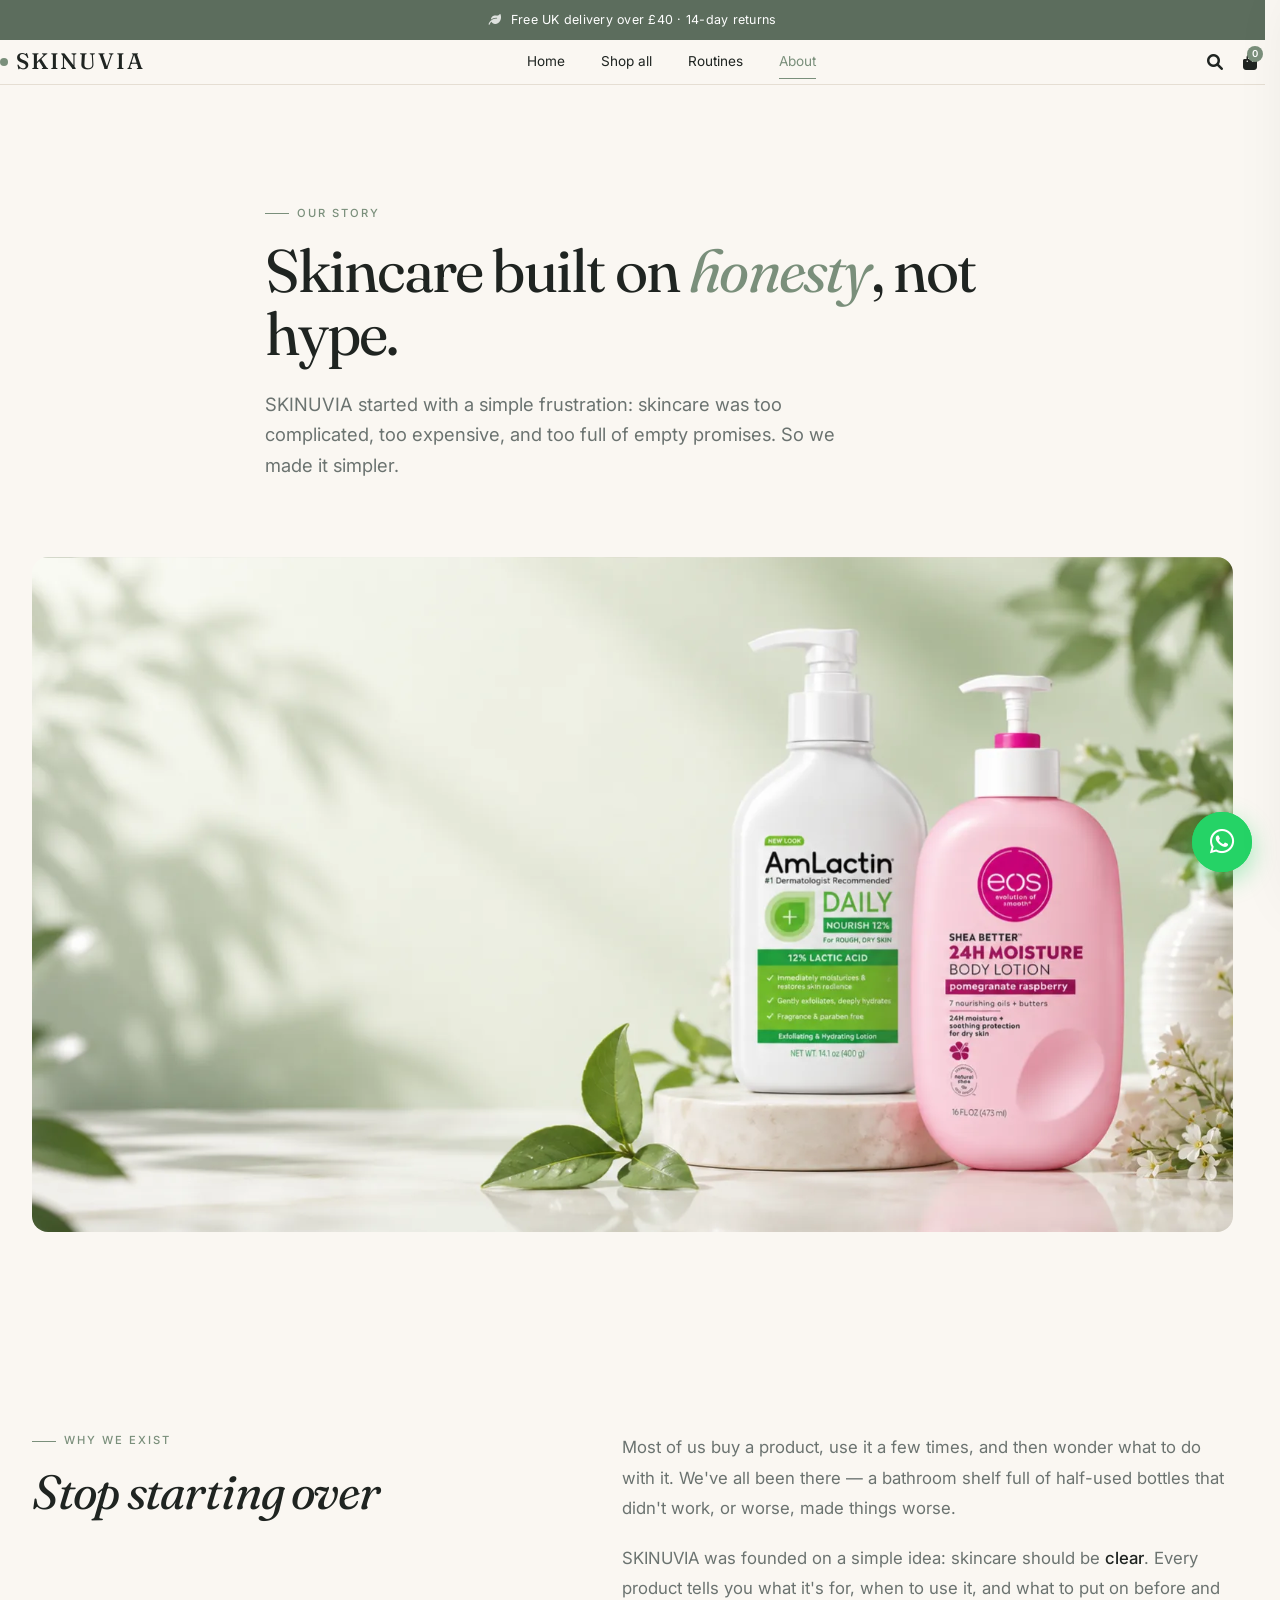
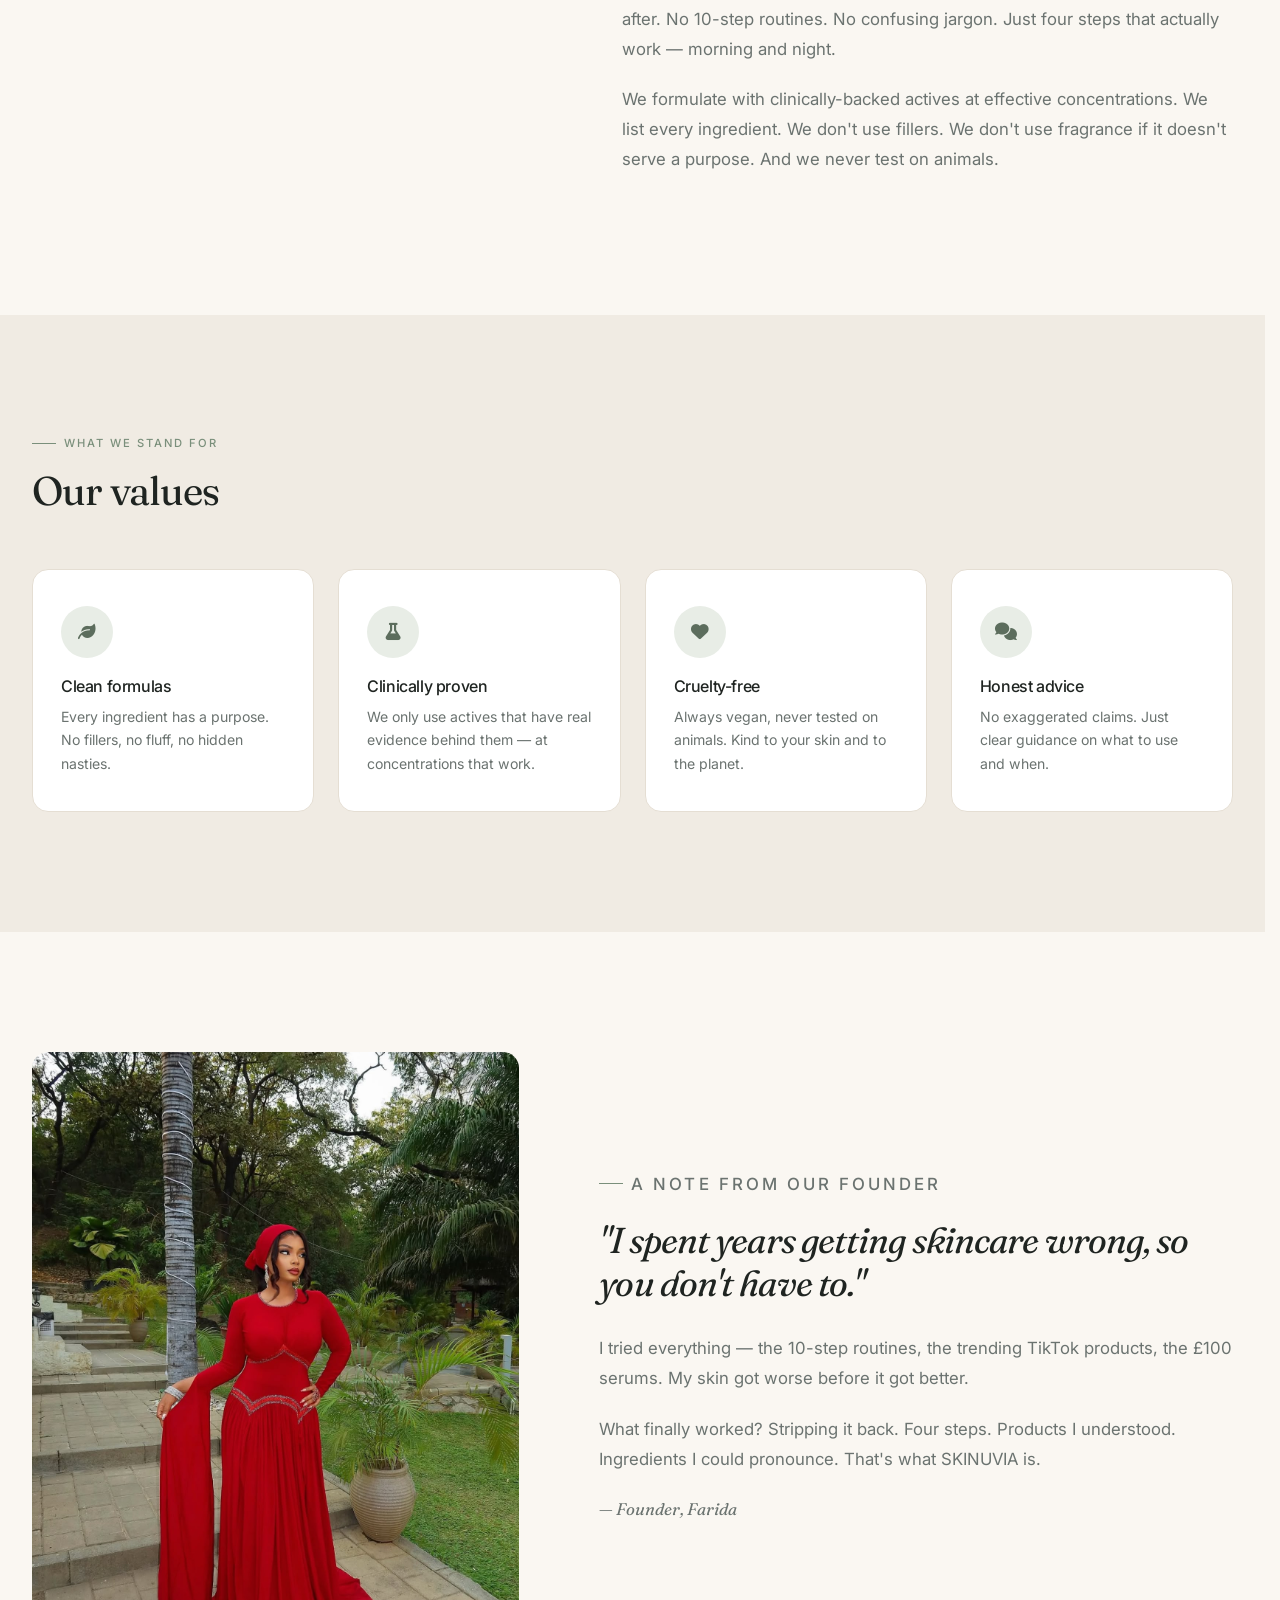
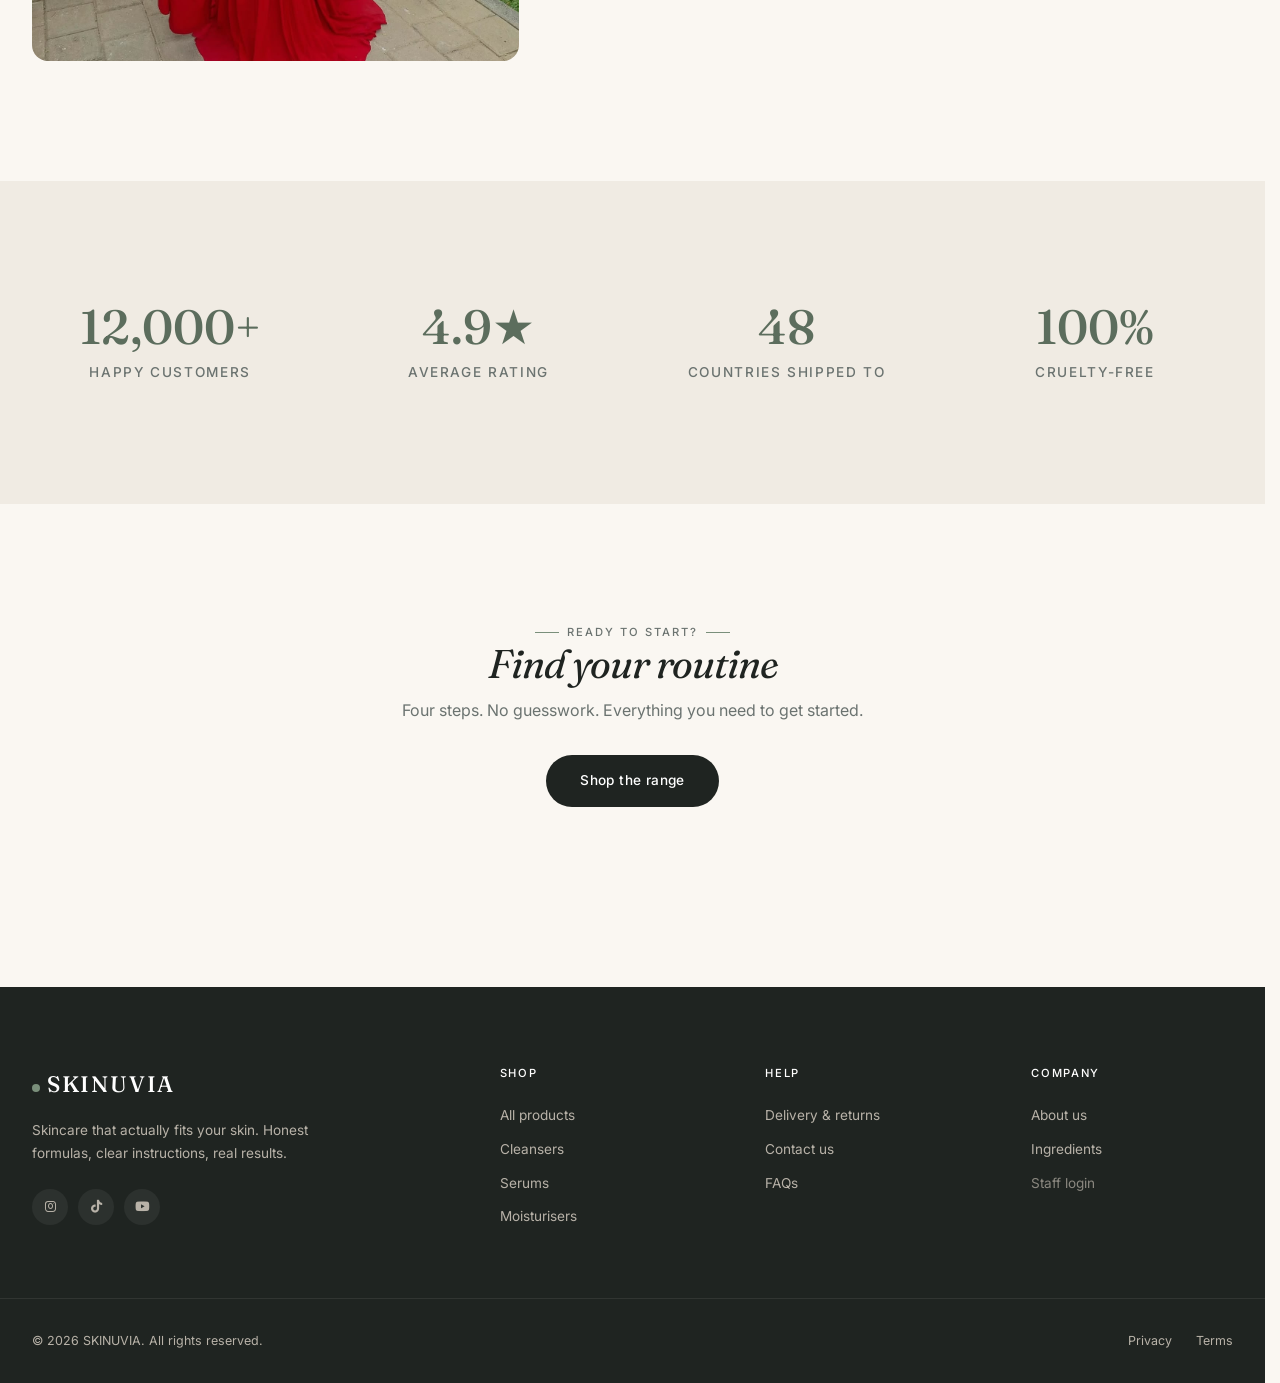
==== about.html @ 8effa437 "2" ====
<!DOCTYPE html>
<html lang="en">
<head>
    <meta charset="UTF-8" />
    <meta name="viewport" content="width=device-width, initial-scale=1.0" />
    <title>About — SKINUVIA</title>

    <link rel="preconnect" href="https://fonts.googleapis.com" />
    <link rel="preconnect" href="https://fonts.gstatic.com" crossorigin />
    <link href="https://fonts.googleapis.com/css2?family=Fraunces:ital,opsz,wght@0,9..144,300;0,9..144,400;0,9..144,500;0,9..144,600;1,9..144,400&family=Inter:wght@300;400;500;600&display=swap" rel="stylesheet" />
    <link rel="stylesheet" href="https://cdnjs.cloudflare.com/ajax/libs/font-awesome/6.0.0-beta3/css/all.min.css" />
    <link rel="stylesheet" href="css/skinuvia.css" />
</head>
<body>

<!-- ANNOUNCEMENT -->
<div class="announcement-bar">
    <i class="fas fa-leaf"></i> Free UK delivery over £40 · 14-day returns
</div>

<!-- HEADER -->
<header class="site-header">
    <div class="container header-inner">
        <a href="index.html" class="logo">
            <span class="logo-dot"></span> SKINUVIA
        </a>
        <nav class="main-nav">
            <a href="index.html">Home</a>
            <a href="shop.html">Shop all</a>
            <a href="routine.html">Routines</a>
            <a href="about.html" class="active">About</a>
        </nav>
        <div class="header-actions">
            <button class="icon-btn" onclick="showToast('Search coming soon')" title="Search">
                <i class="fas fa-search"></i>
            </button>
            <button class="icon-btn" onclick="openCart()" title="Cart">
                <i class="fas fa-shopping-bag"></i>
                <span class="cart-count" id="cartCount">0</span>
            </button>
        </div>
    </div>
</header>

<main>

    <!-- ABOUT HERO -->
    <section class="about-hero">
        <div class="container about-hero-content">
            <p class="eyebrow">Our story</p>
            <h1>Skincare built on <em>honesty</em>, not hype.</h1>
            <p class="about-hero-sub">SKINUVIA started with a simple frustration: skincare was too complicated, too expensive, and too full of empty promises. So we made it simpler.</p>
        </div>
    </section>

    <!-- IMAGE BANNER -->
    <section class="about-image-banner">
        <div class="container">
            <div class="about-banner-img" style="background-image: url('images/home2.webp');"></div>
        </div>
    </section>

    <!-- STORY -->
    <section class="section">
        <div class="container about-story-grid">
            <div class="about-story-left">
                <p class="eyebrow">Why we exist</p>
                <h2>Stop starting over</h2>
            </div>
            <div class="about-story-right">
                <p>Most of us buy a product, use it a few times, and then wonder what to do with it. We've all been there — a bathroom shelf full of half-used bottles that didn't work, or worse, made things worse.</p>
                <p>SKINUVIA was founded on a simple idea: skincare should be <strong>clear</strong>. Every product tells you what it's for, when to use it, and what to put on before and after. No 10-step routines. No confusing jargon. Just four steps that actually work — morning and night.</p>
                <p>We formulate with clinically-backed actives at effective concentrations. We list every ingredient. We don't use fillers. We don't use fragrance if it doesn't serve a purpose. And we never test on animals.</p>
            </div>
        </div>
    </section>

    <!-- VALUES -->
    <section class="section section-alt">
        <div class="container">
            <div class="section-header-row">
                <div>
                    <p class="eyebrow">What we stand for</p>
                    <h2>Our values</h2>
                </div>
            </div>
            <div class="values-grid">
                <div class="value-card">
                    <div class="value-icon"><i class="fas fa-leaf"></i></div>
                    <h3>Clean formulas</h3>
                    <p>Every ingredient has a purpose. No fillers, no fluff, no hidden nasties.</p>
                </div>
                <div class="value-card">
                    <div class="value-icon"><i class="fas fa-flask"></i></div>
                    <h3>Clinically proven</h3>
                    <p>We only use actives that have real evidence behind them — at concentrations that work.</p>
                </div>
                <div class="value-card">
                    <div class="value-icon"><i class="fas fa-heart"></i></div>
                    <h3>Cruelty-free</h3>
                    <p>Always vegan, never tested on animals. Kind to your skin and to the planet.</p>
                </div>
                <div class="value-card">
                    <div class="value-icon"><i class="fas fa-comments"></i></div>
                    <h3>Honest advice</h3>
                    <p>No exaggerated claims. Just clear guidance on what to use and when.</p>
                </div>
            </div>
        </div>
    </section>

    <!-- FOUNDER -->
    <section class="section founder-section">
        <div class="container founder-grid">
            <div class="founder-image">
                <div class="founder-img-inner" style="background-image: url('images/fnd.jpeg');"></div>
            </div>
            <div class="founder-content">
                <p class="eyebrow">A note from our founder</p>
                <h2>"I spent years getting skincare wrong, so you don't have to."</h2>
                <p>I tried everything — the 10-step routines, the trending TikTok products, the £100 serums. My skin got worse before it got better.</p>
                <p>What finally worked? Stripping it back. Four steps. Products I understood. Ingredients I could pronounce. That's what SKINUVIA is.</p>
                <p class="founder-signature">— Founder, Farida</p>
            </div>
        </div>
    </section>

    <!-- STATS -->
    <section class="section section-alt">
        <div class="container">
            <div class="about-stats-grid">
                <div class="about-stat">
                    <div class="about-stat-number">12,000+</div>
                    <div class="about-stat-label">Happy customers</div>
                </div>
                <div class="about-stat">
                    <div class="about-stat-number">4.9★</div>
                    <div class="about-stat-label">Average rating</div>
                </div>
                <div class="about-stat">
                    <div class="about-stat-number">48</div>
                    <div class="about-stat-label">Countries shipped to</div>
                </div>
                <div class="about-stat">
                    <div class="about-stat-number">100%</div>
                    <div class="about-stat-label">Cruelty-free</div>
                </div>
            </div>
        </div>
    </section>

    <!-- CTA -->
    <section class="about-cta">
        <div class="container section-centered">
            <p class="eyebrow" style="justify-content: center;">Ready to start?</p>
            <h2>Find your routine</h2>
            <p>Four steps. No guesswork. Everything you need to get started.</p>
            <a href="shop.html" class="btn-primary" style="margin-top: 32px;">Shop the range</a>
        </div>
    </section>

</main>

<!-- CART SIDEBAR -->
<div class="cart-sidebar" id="cartSidebar">
    <div class="cart-header">
        <h3>Your Bag</h3>
        <button onclick="closeCart()"><i class="fas fa-times"></i></button>
    </div>
    <div class="cart-items" id="cartItems">
        <p class="cart-empty">Your bag is empty.</p>
    </div>
    <div class="cart-footer">
        <div class="cart-total-row">
            <span>Subtotal</span>
            <span>£<span id="cartTotal">0.00</span></span>
        </div>
        <p class="cart-note">Shipping calculated at checkout</p>
        <button class="btn-primary btn-full" onclick="checkout()">
            Proceed to checkout
        </button>
        <button class="btn-whatsapp-checkout" onclick="checkoutWhatsApp()">
            <i class="fab fa-whatsapp"></i>
            Complete order on WhatsApp
        </button>
    </div>
</div>
<div class="overlay" id="overlay" onclick="closeCart()"></div>

<!-- TOAST -->
<div class="toast" id="toast">
    <i class="fas fa-check-circle"></i>
    <span id="toastMsg">Done</span>
</div>

<!-- WHATSAPP FLOATING BUTTON -->
<a href="https://wa.me/447000000000?text=Hi%20SKINUVIA%2C%20I%27d%20like%20to%20ask%20about%20your%20products"
   class="whatsapp-btn"
   target="_blank"
   rel="noopener"
   aria-label="Chat on WhatsApp">
    <i class="fab fa-whatsapp"></i>
    <span class="whatsapp-tooltip">Chat with us</span>
</a>

<!-- FOOTER -->
<footer class="site-footer">
    <div class="container footer-inner">
        <div class="footer-brand">
            <a href="index.html" class="logo"><span class="logo-dot"></span> SKINUVIA</a>
            <p>Skincare that actually fits your skin. Honest formulas, clear instructions, real results.</p>
            <div class="footer-social">
                <a href="#"><i class="fab fa-instagram"></i></a>
                <a href="#"><i class="fab fa-tiktok"></i></a>
                <a href="#"><i class="fab fa-youtube"></i></a>
            </div>
        </div>
        <div class="footer-col">
            <h4>Shop</h4>
            <a href="shop.html">All products</a>
            <a href="shop.html?cat=cleansers">Cleansers</a>
            <a href="shop.html?cat=serums">Serums</a>
            <a href="shop.html?cat=moisturisers">Moisturisers</a>
        </div>
        <div class="footer-col">
            <h4>Help</h4>
            <a href="#">Delivery & returns</a>
            <a href="#">Contact us</a>
            <a href="#">FAQs</a>
        </div>
        <div class="footer-col">
            <h4>Company</h4>
            <a href="about.html">About us</a>
            <a href="#">Ingredients</a>
            <a href="admin-login.html" class="footer-admin-link">Staff login</a>
        </div>
    </div>
    <div class="container footer-bottom">
        <p>© 2026 SKINUVIA. All rights reserved.</p>
        <div class="footer-legal">
            <a href="#">Privacy</a>
            <a href="#">Terms</a>
        </div>
    </div>
</footer>

<script src="js/skinuvia.js"></script>
</body>
</html>
---- css/skinuvia.css ----
/* ============================================
   SKINUVIA — Complete Stylesheet
   ============================================ */

:root {
    --bg: #FAF7F2;
    --bg-alt: #F0EBE3;
    --bg-dark: #1F2421;
    --text: #1F2421;
    --text-muted: #6B7370;
    --border: #E5DED3;
    --sage: #7A8F7B;
    --sage-dark: #5C6D5D;
    --sage-light: #E8EDE6;
    --clay: #C4A484;
    --white: #FFFFFF;
    --radius: 10px;
    --radius-lg: 16px;
    --max: 1280px;
}

* { margin: 0; padding: 0; box-sizing: border-box; }
html { scroll-behavior: smooth; overflow-y: scroll; scrollbar-gutter: stable; }

body {
    font-family: 'Inter', -apple-system, sans-serif;
    background: var(--bg);
    color: var(--text);
    line-height: 1.6;
    -webkit-font-smoothing: antialiased;
}

h1, h2, h3, h4 {
    font-family: 'Fraunces', serif;
    font-weight: 400;
    line-height: 1.1;
    letter-spacing: -0.025em;
}

h1 { font-size: clamp(2.25rem, 5.5vw, 4rem); }
h2 { font-size: clamp(1.75rem, 3.5vw, 2.5rem); }
h3 { font-size: 1rem; font-weight: 500; }

a { color: inherit; text-decoration: none; transition: color 0.2s; }
img { display: block; max-width: 100%; }
button { font-family: inherit; cursor: pointer; }

.container {
    max-width: var(--max);
    margin: 0 auto;
    padding: 0 32px;
}

.eyebrow {
    font-size: 0.7rem;
    text-transform: uppercase;
    letter-spacing: 0.18em;
    color: var(--sage);
    margin-bottom: 16px;
    font-weight: 500;
    display: flex;
    align-items: center;
    gap: 8px;
}

.eyebrow::before {
    content: '';
    width: 24px;
    height: 1px;
    background: var(--sage);
    display: inline-block;
}

.section-centered .eyebrow { justify-content: center; }
.section-centered .eyebrow::after {
    content: '';
    width: 24px;
    height: 1px;
    background: var(--sage);
    display: inline-block;
}

/* ===== ANNOUNCEMENT BAR ===== */
.announcement-bar {
    background: var(--sage-dark);
    color: var(--white);
    text-align: center;
    padding: 10px 20px;
    font-size: 0.78rem;
    letter-spacing: 0.02em;
}

.announcement-bar i { margin-right: 6px; opacity: 0.8; }

/* ===== HEADER ===== */
.site-header {
    background: var(--bg);
    border-bottom: 1px solid var(--border);
    position: sticky;
    top: 0;
    z-index: 100;
}

.header-inner {
    display: grid;
    grid-template-columns: auto 1fr auto;
    align-items: center;
    padding: 4px 0;
    gap: 32px;
}

.logo {
    font-family: 'Fraunces', serif;
    font-size: 1.4rem;
    font-weight: 500;
    letter-spacing: 0.08em;
    color: var(--text);
    display: flex;
    align-items: center;
    gap: 8px;
}

.logo img,
.logo-img {
    height: 80px;
    width: auto;
    max-width: 240px;
    mix-blend-mode: multiply;
    display: block;
    object-fit: contain;
}

.site-footer .logo img {
    height: 52px;
    width: auto;
    max-width: 180px;
    mix-blend-mode: multiply;
}

.logo-dot {
    width: 8px;
    height: 8px;
    border-radius: 50%;
    background: var(--sage);
    display: inline-block;
}

.main-nav {
    display: flex;
    gap: 36px;
    justify-content: center;
}

.main-nav a {
    font-size: 0.85rem;
    font-weight: 400;
    color: var(--text);
    position: relative;
}

.main-nav a.active { color: var(--sage); }
.main-nav a.active::after {
    content: '';
    position: absolute;
    bottom: -6px;
    left: 0;
    right: 0;
    height: 1px;
    background: var(--sage);
}
.main-nav a:hover { color: var(--sage); }

.header-actions {
    display: flex;
    gap: 4px;
    align-items: center;
}

.icon-btn {
    background: none;
    border: none;
    font-size: 1rem;
    color: var(--text);
    padding: 8px;
    position: relative;
    transition: color 0.2s;
    border-radius: 50%;
}

.icon-btn:hover { color: var(--sage); }

.admin-btn {
    font-size: 0.75rem;
    font-weight: 500;
    padding: 8px 16px;
    border: 1px solid var(--border);
    border-radius: 100px;
    background: var(--white);
    color: var(--text);
    letter-spacing: 0.05em;
    text-transform: uppercase;
    transition: all 0.2s;
    margin-left: 8px;
}

.admin-btn:hover {
    background: var(--sage);
    color: var(--white);
    border-color: var(--sage);
}

.cart-count {
    position: absolute;
    top: 2px;
    right: 2px;
    background: var(--sage);
    color: var(--white);
    font-size: 0.6rem;
    font-weight: 600;
    min-width: 16px;
    height: 16px;
    border-radius: 50%;
    display: flex;
    align-items: center;
    justify-content: center;
    padding: 0 4px;
}

/* ===== BUTTONS ===== */
.btn-primary {
    display: inline-block;
    background: var(--text);
    color: var(--white);
    padding: 15px 34px;
    border: none;
    border-radius: 100px;
    font-family: 'Inter', sans-serif;
    font-size: 0.85rem;
    font-weight: 500;
    letter-spacing: 0.03em;
    cursor: pointer;
    transition: all 0.25s ease;
    text-decoration: none;
}

.btn-primary:hover {
    background: var(--sage);
    transform: translateY(-1px);
}

.btn-text {
    display: inline-block;
    color: var(--text);
    font-size: 0.85rem;
    font-weight: 500;
    border-bottom: 1px solid var(--text);
    padding-bottom: 2px;
    background: none;
    border-top: none;
    border-left: none;
    border-right: none;
    cursor: pointer;
    transition: all 0.2s;
}

.btn-text:hover {
    color: var(--sage);
    border-color: var(--sage);
}

.btn-full { width: 100%; text-align: center; }
.btn-block { width: 100%; justify-content: center; display: inline-flex; }

.btn-sage {
    display: inline-flex;
    align-items: center;
    gap: 8px;
    background: var(--sage);
    color: var(--white);
    padding: 12px 24px;
    border: none;
    border-radius: 100px;
    font-size: 0.82rem;
    font-weight: 500;
    cursor: pointer;
    transition: all 0.25s;
    letter-spacing: 0.02em;
}

.btn-sage:hover {
    background: var(--sage-dark);
    transform: translateY(-1px);
}

.btn-outline {
    background: transparent;
    color: #1a1a1a;
    padding: 18px 42px;
    border: 1.5px solid #1a1a1a;
    border-radius: 100px;
    font-family: 'Inter', sans-serif;
    font-size: 1rem;
    font-weight: 500;
    cursor: pointer;
    transition: all 0.25s ease;
    text-decoration: none;
    display: inline-block;
}

.btn-outline:hover {
    background: #1a1a1a;
    color: #fff;
}

/* ============================================
   HERO WITH BACKGROUND SLIDER — CRISP IMAGES
   ============================================ */

.hero-slider {
    position: relative;
    min-height: 720px;
    display: flex;
    align-items: center;
    padding: 80px 0;
    overflow: hidden;
}

.hero-slide {
    position: absolute;
    inset: 0;
    background-size: cover;
    background-position: center right;
    background-repeat: no-repeat;
    opacity: 0;
    transition: opacity 1.5s ease-in-out;
    z-index: 0;
}

.hero-slide.active { opacity: 1; }

/* NO overlay — image stays fully crisp */
.hero-slider::before {
    display: none;
}

/* Text readability via soft white shadow (invisible, just for contrast) */
.hero-slider h1 {
    text-shadow: 0 2px 24px rgba(255, 255, 255, 0.85);
}

.hero-slider .hero-sub {
    text-shadow: 0 1px 16px rgba(255, 255, 255, 0.9);
}

.hero-slider .hero-eyebrow {
    text-shadow: 0 1px 16px rgba(255, 255, 255, 0.9);
}

.hero-content {
    position: relative;
    z-index: 2;
    width: 100%;
    min-height: 480px;
    display: flex;
    align-items: center;
}

.hero-text-slide {
    display: none;
    max-width: 640px;
    width: 100%;
}

.hero-text-slide.active {
    display: block;
    animation: heroTextIn 0.7s cubic-bezier(0.22, 1, 0.36, 1) forwards;
}

@keyframes heroTextIn {
    from { opacity: 0; transform: translateY(16px); }
    to   { opacity: 1; transform: translateY(0); }
}

.hero-eyebrow {
    font-family: 'Fraunces', serif;
    font-style: italic;
    font-weight: 500;
    font-size: 1.5rem;
    color: #D9507A;
    margin-bottom: 24px;
    letter-spacing: -0.01em;
}

.hero-slider h1 {
    font-family: 'Fraunces', serif;
    font-size: clamp(3rem, 6.5vw, 5.5rem);
    font-weight: 400;
    line-height: 0.98;
    letter-spacing: -0.035em;
    margin: 0 0 36px;
    color: #1a1a1a;
}

.hero-slider h1 em { font-style: italic; color: #1a1a1a; }

.hero-slider .hero-sub {
    font-size: 1.15rem;
    color: #3a3a3a;
    max-width: 520px;
    margin-bottom: 44px;
    line-height: 1.65;
}

.hero-buttons {
    display: flex;
    gap: 16px;
    align-items: center;
    flex-wrap: wrap;
}

.hero-buttons .btn-primary {
    background: #C2185B;
    color: #fff;
    padding: 18px 42px;
    border: none;
    border-radius: 100px;
    font-family: 'Inter', sans-serif;
    font-size: 1rem;
    font-weight: 500;
    cursor: pointer;
    transition: all 0.25s ease;
    text-decoration: none;
    display: inline-block;
}

.hero-buttons .btn-primary:hover {
    background: #A01248;
    transform: translateY(-1px);
}

.hero-dots {
    position: absolute;
    bottom: 40px;
    left: 50%;
    transform: translateX(-50%);
    display: flex;
    gap: 10px;
    z-index: 3;
}

.hero-dot {
    width: 8px;
    height: 8px;
    border-radius: 50%;
    background: rgba(31, 36, 33, 0.25);
    cursor: pointer;
    transition: all 0.3s ease;
}

.hero-dot.active {
    background: #C2185B;
    width: 28px;
    border-radius: 4px;
}

.hero-dot:hover { background: #C2185B; }

/* ===== TRUST BAR ===== */
.trust-bar {
    border-top: 1px solid var(--border);
    border-bottom: 1px solid var(--border);
    padding: 32px 0;
    background: var(--bg-alt);
}

.trust-inner {
    display: grid;
    grid-template-columns: repeat(4, 1fr);
    gap: 32px;
}

.trust-item { display: flex; align-items: center; gap: 14px; }
.trust-item i { color: var(--sage); font-size: 1.1rem; width: 20px; }
.trust-item strong { display: block; font-size: 0.85rem; font-weight: 500; margin-bottom: 2px; }
.trust-item span { font-size: 0.78rem; color: var(--text-muted); }

/* ===== SECTIONS ===== */
.section { padding: clamp(60px, 10vw, 120px) 0; }
.section-alt { background: var(--bg-alt); }
.section-centered { text-align: center; }
.section-centered h2 { margin-bottom: 12px; }
.section-centered p { color: var(--text-muted); max-width: 560px; margin: 0 auto; }

.section-header-row {
    display: flex;
    justify-content: space-between;
    align-items: flex-end;
    margin-bottom: 56px;
    gap: 24px;
    flex-wrap: wrap;
}

/* ===== CATEGORIES ===== */
.categories-section { background: var(--bg-alt); }
.categories-header { margin-bottom: 56px; }
.categories-header h2 { font-size: clamp(2rem, 4.5vw, 3rem); margin-top: 4px; max-width: 600px; }

.categories-grid {
    display: grid;
    grid-template-columns: repeat(5, 1fr);
    gap: 20px;
}

.category-card {
    background: var(--white);
    border: 1px solid var(--border);
    border-radius: var(--radius-lg);
    padding: 36px 20px 28px;
    text-align: center;
    transition: all 0.3s ease;
    cursor: pointer;
    display: flex;
    flex-direction: column;
    align-items: center;
    text-decoration: none;
    color: inherit;
}

.category-card:hover {
    transform: translateY(-4px);
    box-shadow: 0 12px 40px rgba(0, 0, 0, 0.06);
    border-color: transparent;
}

.category-icon {
    width: 80px;
    height: 80px;
    border-radius: 50%;
    background: #FCE4EC;
    display: flex;
    align-items: center;
    justify-content: center;
    margin-bottom: 24px;
    transition: background 0.3s ease;
}

.category-icon i { font-size: 1.5rem; color: #1F2421; transition: color 0.3s ease; }
.category-card:hover .category-icon { background: var(--sage-light); }
.category-card:hover .category-icon i { color: var(--sage-dark); }

.category-card h3 {
    font-family: 'Inter', sans-serif;
    font-size: 1rem;
    font-weight: 500;
    color: var(--text);
    margin-bottom: 6px;
    line-height: 1.3;
}

.category-count { font-size: 0.82rem; color: var(--text-muted); }

/* ===== PRODUCTS ===== */
.product-grid {
    display: grid;
    grid-template-columns: repeat(4, 1fr);
    gap: 40px 24px;
}

.product-card {
    display: block;
    transition: transform 0.3s ease;
    cursor: pointer;
    text-decoration: none;
    color: inherit;
}

.product-card:hover { transform: translateY(-4px); }

.product-card .product-img {
    aspect-ratio: 1;
    background: var(--white);
    border-radius: var(--radius);
    overflow: hidden;
    margin-bottom: 18px;
    position: relative;
}

.product-card .product-img img {
    width: 100%;
    height: 100%;
    object-fit: cover;
    transition: transform 0.6s ease;
}

.product-card:hover .product-img img { transform: scale(1.04); }

.product-routine {
    font-size: 0.68rem;
    text-transform: uppercase;
    letter-spacing: 0.14em;
    color: var(--sage);
    margin-bottom: 8px;
    font-weight: 500;
}

.product-card h3 {
    font-family: 'Inter', sans-serif;
    font-size: 0.92rem;
    font-weight: 500;
    margin-bottom: 6px;
    line-height: 1.4;
    color: var(--text);
}

.product-desc {
    font-size: 0.82rem;
    color: var(--text-muted);
    margin-bottom: 12px;
    min-height: 2.6em;
    line-height: 1.55;
}

.product-price {
    font-size: 0.95rem;
    font-weight: 500;
    margin-bottom: 14px;
    color: var(--text);
}

.add-btn {
    background: transparent;
    border: 1px solid var(--border);
    color: var(--text);
    padding: 11px 20px;
    border-radius: 100px;
    font-size: 0.78rem;
    font-weight: 500;
    transition: all 0.2s;
    width: 100%;
    cursor: pointer;
}

.add-btn:hover {
    background: var(--sage);
    color: var(--white);
    border-color: var(--sage);
}

/* ===== SHOP PAGE ===== */
.shop-header {
    padding: clamp(40px, 6vw, 80px) 0 40px;
    text-align: center;
    border-bottom: 1px solid var(--border);
    background: var(--bg-alt);
}

.shop-header h1 { font-style: italic; margin-bottom: 12px; }
.shop-header p { color: var(--text-muted); max-width: 560px; margin: 0 auto; }

.shop-layout {
    display: grid;
    grid-template-columns: 240px 1fr;
    gap: 60px;
    padding: 60px 0;
}

.filters { position: sticky; top: 100px; height: fit-content; }

.filter-group {
    padding: 20px 0;
    border-bottom: 1px solid var(--border);
}

.filter-group:first-child { padding-top: 0; }

.filter-group h4 {
    font-family: 'Inter', sans-serif;
    font-size: 0.7rem;
    text-transform: uppercase;
    letter-spacing: 0.14em;
    color: var(--text-muted);
    font-weight: 500;
    margin-bottom: 14px;
}

.filter-search {
    width: 100%;
    padding: 11px 16px;
    border: 1px solid var(--border);
    border-radius: var(--radius);
    background: var(--white);
    font-family: 'Inter', sans-serif;
    font-size: 0.85rem;
    outline: none;
    transition: border-color 0.2s;
}

.filter-search:focus { border-color: var(--sage); }

.filter-options { display: flex; flex-direction: column; gap: 8px; }

.filter-options label {
    display: flex;
    align-items: center;
    gap: 10px;
    font-size: 0.88rem;
    cursor: pointer;
    padding: 3px 0;
    transition: color 0.2s;
}

.filter-options label:hover { color: var(--sage); }

.filter-options input[type="radio"] {
    appearance: none;
    width: 14px;
    height: 14px;
    border: 1.5px solid var(--border);
    border-radius: 50%;
    cursor: pointer;
    transition: all 0.2s;
    position: relative;
}

.filter-options input[type="radio"]:checked {
    border-color: var(--sage);
    background: var(--sage);
    box-shadow: inset 0 0 0 2.5px var(--white);
}

.range-input { width: 100%; accent-color: var(--sage); cursor: pointer; }

.range-labels {
    display: flex;
    justify-content: space-between;
    font-size: 0.78rem;
    color: var(--text-muted);
    margin-top: 8px;
}

.filter-reset {
    width: 100%;
    margin-top: 20px;
    padding: 11px;
    background: none;
    border: 1px solid var(--border);
    border-radius: var(--radius);
    font-size: 0.8rem;
    color: var(--text);
    cursor: pointer;
    transition: all 0.2s;
}

.filter-reset:hover {
    background: var(--sage);
    color: var(--white);
    border-color: var(--sage);
}

.shop-toolbar {
    display: flex;
    justify-content: space-between;
    align-items: center;
    padding-bottom: 20px;
    border-bottom: 1px solid var(--border);
    margin-bottom: 40px;
    gap: 16px;
    flex-wrap: wrap;
}

.shop-count { font-size: 0.85rem; color: var(--text-muted); }
.shop-sort { display: flex; align-items: center; gap: 10px; font-size: 0.82rem; color: var(--text-muted); }

.shop-sort select {
    padding: 8px 14px;
    border: 1px solid var(--border);
    border-radius: var(--radius);
    background: var(--white);
    font-family: 'Inter', sans-serif;
    font-size: 0.82rem;
    color: var(--text);
    cursor: pointer;
    outline: none;
}

.shop-grid { grid-template-columns: repeat(3, 1fr); }

/* ===== PRODUCT MODAL ===== */
.product-modal-overlay {
    position: fixed;
    inset: 0;
    background: rgba(31, 36, 33, 0.6);
    z-index: 1000;
    display: none;
    align-items: center;
    justify-content: center;
    padding: 20px;
}

.product-modal-overlay.show { display: flex; }

.product-modal {
    background: var(--white);
    border-radius: var(--radius-lg);
    max-width: 1000px;
    width: 100%;
    max-height: 92vh;
    overflow-y: auto;
    position: relative;
    animation: modalIn 0.4s cubic-bezier(0.22, 1, 0.36, 1);
}

@keyframes modalIn {
    from { opacity: 0; transform: scale(0.96) translateY(20px); }
    to { opacity: 1; transform: scale(1) translateY(0); }
}

.product-modal-close {
    position: absolute;
    top: 16px;
    right: 16px;
    background: var(--white);
    border: none;
    width: 40px;
    height: 40px;
    border-radius: 50%;
    font-size: 1rem;
    color: var(--text);
    z-index: 10;
    transition: all 0.2s;
    display: flex;
    align-items: center;
    justify-content: center;
    box-shadow: 0 4px 15px rgba(0,0,0,0.08);
}

.product-modal-close:hover {
    background: var(--sage);
    color: var(--white);
    transform: rotate(90deg);
}

.product-modal-body {
    display: grid;
    grid-template-columns: 1fr 1fr;
    gap: 0;
}

.product-modal-img {
    aspect-ratio: 1;
    background: var(--sage-light);
    overflow: hidden;
}

.product-modal-img img { width: 100%; height: 100%; object-fit: cover; }

.product-modal-info {
    padding: 60px 48px;
    display: flex;
    flex-direction: column;
    justify-content: center;
}

.product-modal-info h2 { font-size: clamp(1.5rem, 2.5vw, 2rem); margin-bottom: 12px; }

.product-modal-routine {
    font-size: 0.7rem;
    text-transform: uppercase;
    letter-spacing: 0.14em;
    color: var(--sage);
    margin-bottom: 20px;
    font-weight: 500;
}

.product-modal-desc {
    font-size: 1rem;
    color: var(--text-muted);
    line-height: 1.7;
    margin-bottom: 32px;
}

.product-modal-price {
    font-family: 'Fraunces', serif;
    font-size: 1.75rem;
    font-weight: 500;
    margin-bottom: 32px;
}

.product-modal-actions {
    display: flex;
    gap: 12px;
    margin-bottom: 32px;
}

.qty-selector {
    display: flex;
    align-items: center;
    border: 1.5px solid var(--border);
    border-radius: 100px;
    overflow: hidden;
    background: var(--white);
}

.qty-selector button {
    background: none;
    border: none;
    width: 46px;
    height: 52px;
    font-size: 1.1rem;
    color: var(--text);
    cursor: pointer;
    transition: background 0.2s;
}

.qty-selector button:hover { background: var(--bg-alt); }

.qty-selector span {
    width: 36px;
    text-align: center;
    font-size: 0.95rem;
    font-weight: 500;
}

.product-modal-actions .btn-primary { flex: 1; }

.product-modal-benefits {
    display: flex;
    flex-direction: column;
    gap: 12px;
    padding-top: 24px;
    border-top: 1px solid var(--border);
}

.product-modal-benefits div {
    display: flex;
    align-items: center;
    gap: 12px;
    font-size: 0.82rem;
    color: var(--text-muted);
}

.product-modal-benefits i { color: var(--sage); width: 16px; font-size: 0.9rem; }

/* ===== CART SIDEBAR ===== */
.cart-sidebar {
    position: fixed;
    top: 0;
    right: -440px;
    width: 420px;
    max-width: 100%;
    height: 100%;
    background: var(--white);
    padding: 32px 32px 28px;
    display: flex;
    flex-direction: column;
    transition: right 0.4s cubic-bezier(0.22, 1, 0.36, 1);
    z-index: 1001;
    box-shadow: -4px 0 60px rgba(0,0,0,0.08);
}

.cart-sidebar.open { right: 0; }

.cart-header {
    display: flex;
    justify-content: space-between;
    align-items: center;
    padding-bottom: 20px;
    border-bottom: 1px solid var(--border);
}

.cart-header h3 { font-size: 1.25rem; font-weight: 500; }

.cart-header button {
    background: none;
    border: none;
    font-size: 1.1rem;
    color: var(--text-muted);
    padding: 4px;
    transition: color 0.2s;
}

.cart-header button:hover { color: var(--text); }

.cart-items { flex: 1; overflow-y: auto; padding: 24px 0; }

.cart-empty {
    text-align: center;
    color: var(--text-muted);
    padding: 80px 0;
    font-size: 0.9rem;
}

.cart-item {
    display: flex;
    justify-content: space-between;
    align-items: flex-start;
    padding: 16px 0;
    border-bottom: 1px solid var(--border);
    gap: 12px;
}

.cart-item-info h4 {
    font-family: 'Inter', sans-serif;
    font-size: 0.88rem;
    font-weight: 500;
    margin-bottom: 4px;
    line-height: 1.4;
}

.cart-item-info span { font-size: 0.82rem; color: var(--text-muted); }

.cart-item .remove-btn {
    background: none;
    border: none;
    color: var(--text-muted);
    font-size: 0.78rem;
    padding: 4px;
    transition: color 0.2s;
}

.cart-item .remove-btn:hover { color: var(--sage); }

.cart-footer { padding-top: 20px; border-top: 1px solid var(--border); }

.cart-total-row {
    display: flex;
    justify-content: space-between;
    margin-bottom: 8px;
    font-size: 0.95rem;
    font-weight: 500;
}

.cart-note { font-size: 0.78rem; color: var(--text-muted); margin-bottom: 20px; }

.overlay {
    position: fixed;
    inset: 0;
    background: rgba(31, 36, 33, 0.4);
    opacity: 0;
    visibility: hidden;
    transition: opacity 0.3s;
    z-index: 1000;
}

.overlay.show { opacity: 1; visibility: visible; }

/* ===== TOAST ===== */
.toast {
    position: fixed;
    bottom: 32px;
    left: 50%;
    transform: translateX(-50%) translateY(100px);
    background: var(--text);
    color: var(--white);
    padding: 14px 28px;
    border-radius: 100px;
    font-size: 0.85rem;
    opacity: 0;
    transition: all 0.4s cubic-bezier(0.22, 1, 0.36, 1);
    z-index: 3000;
    pointer-events: none;
    box-shadow: 0 12px 40px rgba(0,0,0,0.15);
    display: flex;
    align-items: center;
    gap: 10px;
}

.toast.show { opacity: 1; transform: translateX(-50%) translateY(0); }
.toast i { color: var(--sage); }

/* ===== FOOTER ===== */
.site-footer {
    background: var(--bg-dark);
    color: #B8B2A8;
    padding: 80px 0 32px;
    margin-top: 60px;
}

.footer-inner {
    display: grid;
    grid-template-columns: 2fr 1fr 1fr 1fr;
    gap: 64px;
    margin-bottom: 64px;
}

.footer-brand .logo { color: var(--white); display: block; margin-bottom: 16px; }

.footer-brand p {
    font-size: 0.85rem;
    line-height: 1.7;
    max-width: 320px;
    margin-bottom: 24px;
}

.footer-social { display: flex; gap: 10px; }

.footer-social a {
    width: 36px;
    height: 36px;
    border-radius: 50%;
    background: rgba(255,255,255,0.06);
    display: flex;
    align-items: center;
    justify-content: center;
    font-size: 0.8rem;
    transition: all 0.2s;
}

.footer-social a:hover { background: var(--sage); color: var(--white); }

.footer-col h4 {
    color: var(--white);
    font-family: 'Inter', sans-serif;
    font-size: 0.7rem;
    text-transform: uppercase;
    letter-spacing: 0.15em;
    font-weight: 500;
    margin-bottom: 20px;
}

.footer-col a {
    display: block;
    font-size: 0.85rem;
    padding: 6px 0;
    color: #B8B2A8;
}

.footer-col a:hover { color: var(--sage); }

.footer-admin-link { opacity: 0.7; font-size: 0.78rem; }
.footer-admin-link:hover { opacity: 1; color: var(--sage); }

.footer-bottom {
    display: flex;
    justify-content: space-between;
    align-items: center;
    padding-top: 32px;
    border-top: 1px solid rgba(255,255,255,0.08);
    font-size: 0.78rem;
    gap: 24px;
    flex-wrap: wrap;
}

.footer-legal { display: flex; gap: 24px; }
.footer-legal a:hover { color: var(--white); }

/* ============================================
   PRODUCT DETAIL PAGE
   ============================================ */

.product-detail-section { padding: 40px 0 100px; background: var(--bg); }

.breadcrumb {
    display: flex;
    gap: 8px;
    font-size: 0.8rem;
    color: var(--text-muted);
    margin-bottom: 48px;
    flex-wrap: wrap;
}

.breadcrumb a { color: var(--text-muted); text-decoration: none; transition: color 0.2s; }
.breadcrumb a:hover { color: var(--sage); }
.breadcrumb span:last-child { color: var(--text); font-weight: 500; }

.product-detail-grid {
    display: grid;
    grid-template-columns: 1fr 1fr;
    gap: 80px;
    align-items: start;
    margin-bottom: 100px;
}

.product-detail-image {
    background: var(--white);
    border-radius: var(--radius-lg);
    aspect-ratio: 1;
    overflow: hidden;
    position: sticky;
    top: 100px;
    border: 1px solid var(--border);
}

.product-detail-image img { width: 100%; height: 100%; object-fit: cover; }

.product-detail-content { padding-top: 20px; }

.product-detail-routine {
    font-size: 0.7rem;
    text-transform: uppercase;
    letter-spacing: 0.14em;
    color: var(--sage);
    font-weight: 500;
    margin-bottom: 16px;
}

.product-detail-content h1 {
    font-family: 'Fraunces', serif;
    font-size: clamp(2rem, 3.5vw, 2.75rem);
    font-weight: 400;
    font-style: italic;
    letter-spacing: -0.03em;
    line-height: 1.1;
    margin-bottom: 20px;
    color: var(--text);
}

.product-detail-rating {
    display: flex;
    align-items: center;
    gap: 12px;
    margin-bottom: 28px;
    padding-bottom: 28px;
    border-bottom: 1px solid var(--border);
}

.product-detail-rating .stars { color: #C4A484; letter-spacing: 3px; font-size: 0.95rem; }
.rating-text { font-size: 0.85rem; color: var(--text-muted); }

.product-detail-price {
    font-family: 'Fraunces', serif;
    font-size: 2.25rem;
    font-weight: 500;
    color: var(--text);
    margin-bottom: 28px;
    letter-spacing: -0.02em;
}

.product-detail-desc {
    font-size: 1rem;
    color: var(--text-muted);
    line-height: 1.75;
    margin-bottom: 40px;
}

.product-detail-actions {
    display: flex;
    gap: 16px;
    margin-bottom: 24px;
    align-items: stretch;
}

.product-detail-actions .btn-primary {
    flex: 1;
    background: var(--text);
    color: var(--white);
    border: none;
    border-radius: 100px;
    padding: 16px 32px;
    font-size: 0.95rem;
    font-weight: 500;
    cursor: pointer;
    transition: all 0.25s ease;
}

.product-detail-actions .btn-primary:hover { background: var(--sage); transform: translateY(-1px); }

.product-detail-benefits {
    display: flex;
    flex-direction: column;
    gap: 16px;
    padding: 32px 0 0;
    border-top: 1px solid var(--border);
}

.product-detail-benefits div {
    display: flex;
    align-items: center;
    gap: 14px;
    font-size: 0.88rem;
    color: var(--text-muted);
}

.product-detail-benefits i { color: var(--sage); font-size: 1rem; width: 20px; }

.product-detail-tabs { border-top: 1px solid var(--border); padding-top: 60px; }

.tab-nav {
    display: flex;
    gap: 40px;
    margin-bottom: 48px;
    border-bottom: 1px solid var(--border);
}

.tab-btn {
    background: none;
    border: none;
    padding: 20px 0;
    font-family: 'Inter', sans-serif;
    font-size: 0.9rem;
    color: var(--text-muted);
    cursor: pointer;
    position: relative;
    transition: color 0.2s;
    font-weight: 500;
    letter-spacing: 0.02em;
}

.tab-btn.active { color: var(--text); }
.tab-btn.active::after {
    content: '';
    position: absolute;
    bottom: -1px;
    left: 0;
    right: 0;
    height: 2px;
    background: var(--sage);
}

.tab-btn:hover { color: var(--text); }

.tab-content { display: none; animation: fadeIn 0.3s ease; }
.tab-content.active { display: block; }

@keyframes fadeIn {
    from { opacity: 0; transform: translateY(8px); }
    to { opacity: 1; transform: translateY(0); }
}

.how-to-steps {
    display: grid;
    grid-template-columns: repeat(2, 1fr);
    gap: 40px;
    max-width: 800px;
}

.how-to-step {
    display: flex;
    gap: 20px;
    padding: 24px;
    background: var(--bg-alt);
    border-radius: var(--radius-lg);
    transition: transform 0.3s ease;
}

.how-to-step:hover { transform: translateY(-2px); }

.how-to-number {
    flex-shrink: 0;
    width: 40px;
    height: 40px;
    border-radius: 50%;
    background: var(--white);
    color: var(--sage-dark);
    display: flex;
    align-items: center;
    justify-content: center;
    font-family: 'Fraunces', serif;
    font-size: 1rem;
    font-weight: 500;
    box-shadow: 0 2px 10px rgba(0,0,0,0.04);
}

.how-to-step h4 {
    font-family: 'Inter', sans-serif;
    font-size: 0.9rem;
    font-weight: 600;
    margin-bottom: 6px;
    color: var(--text);
}

.how-to-step p { font-size: 0.88rem; color: var(--text-muted); line-height: 1.6; }

#tab-ingredients p,
#tab-details p {
    font-size: 0.95rem;
    color: var(--text-muted);
    line-height: 1.75;
    max-width: 680px;
    margin-bottom: 16px;
}

.ingredients-note { font-size: 0.85rem; font-style: italic; opacity: 0.85; }

/* ============================================
   ABOUT PAGE
   ============================================ */

.about-hero { padding: clamp(60px, 10vw, 120px) 0 clamp(40px, 6vw, 80px); background: var(--bg); }
.about-hero-content { max-width: 800px; }

.about-hero h1 {
    font-family: 'Fraunces', serif;
    font-size: clamp(2.25rem, 5vw, 3.75rem);
    font-weight: 400;
    line-height: 1.05;
    letter-spacing: -0.03em;
    margin: 16px 0 24px;
    color: var(--text);
}

.about-hero h1 em { font-style: italic; color: var(--sage); }

.about-hero-sub {
    font-size: 1.15rem;
    color: var(--text-muted);
    line-height: 1.65;
    max-width: 620px;
}

.about-image-banner { padding: 0 0 clamp(40px, 8vw, 80px); }

.about-banner-img {
    aspect-ratio: 16 / 9;
    background-size: cover;
    background-position: center;
    border-radius: var(--radius-lg);
    background-color: var(--bg-alt);
}

.about-story-grid {
    display: grid;
    grid-template-columns: 1fr 1.2fr;
    gap: 80px;
    align-items: start;
}

.about-story-left h2 { font-size: clamp(2rem, 4vw, 3rem); font-style: italic; margin-top: 8px; }

.about-story-right p {
    font-size: 1.05rem;
    line-height: 1.8;
    color: var(--text-muted);
    margin-bottom: 20px;
}

.about-story-right p strong { color: var(--text); font-weight: 500; }

.values-grid { display: grid; grid-template-columns: repeat(4, 1fr); gap: 24px; }

.value-card {
    background: var(--white);
    padding: 36px 28px;
    border-radius: var(--radius-lg);
    border: 1px solid var(--border);
    transition: all 0.3s ease;
}

.value-card:hover {
    transform: translateY(-4px);
    box-shadow: 0 12px 40px rgba(0, 0, 0, 0.06);
    border-color: transparent;
}

.value-icon {
    width: 52px;
    height: 52px;
    border-radius: 50%;
    background: var(--sage-light);
    display: flex;
    align-items: center;
    justify-content: center;
    margin-bottom: 20px;
}

.value-icon i { font-size: 1.1rem; color: var(--sage-dark); }

.value-card h3 {
    font-family: 'Inter', sans-serif;
    font-size: 1rem;
    font-weight: 500;
    margin-bottom: 10px;
    color: var(--text);
}

.value-card p { font-size: 0.88rem; color: var(--text-muted); line-height: 1.65; }

.founder-section { background: var(--bg); }

.founder-grid {
    display: grid;
    grid-template-columns: 1fr 1.3fr;
    gap: 80px;
    align-items: center;
}

.founder-img-inner {
    aspect-ratio: 4 / 5;
    background-size: cover;
    background-position: center;
    border-radius: var(--radius-lg);
    background-color: var(--bg-alt);
}

.founder-content h2 {
    font-size: clamp(1.5rem, 3vw, 2.25rem);
    font-style: italic;
    line-height: 1.2;
    margin: 16px 0 28px;
    color: var(--text);
}

.founder-content p { font-size: 1.05rem; line-height: 1.8; color: var(--text-muted); margin-bottom: 20px; }

.founder-signature {
    font-family: 'Fraunces', serif;
    font-style: italic;
    color: var(--sage-dark);
    margin-top: 8px;
}

.about-stats-grid {
    display: grid;
    grid-template-columns: repeat(4, 1fr);
    gap: 32px;
    text-align: center;
}

.about-stat-number {
    font-family: 'Fraunces', serif;
    font-size: clamp(2rem, 4vw, 3rem);
    font-weight: 500;
    color: var(--sage-dark);
    line-height: 1.1;
    margin-bottom: 8px;
}

.about-stat-label {
    font-size: 0.85rem;
    color: var(--text-muted);
    text-transform: uppercase;
    letter-spacing: 0.12em;
    font-weight: 500;
}

.about-cta { padding: clamp(60px, 10vw, 120px) 0; background: var(--bg); }
.about-cta h2 { font-style: italic; margin-bottom: 12px; }
.about-cta p { color: var(--text-muted); max-width: 480px; margin: 0 auto; }

/* ============================================
   ROUTINE PAGE
   ============================================ */

.routine-hero {
    padding: clamp(60px, 10vw, 120px) 0 clamp(40px, 6vw, 80px);
    background: var(--bg);
    text-align: center;
}

.routine-hero-content { max-width: 720px; margin: 0 auto; }
.routine-hero .eyebrow { justify-content: center; }

.routine-hero h1 {
    font-family: 'Fraunces', serif;
    font-size: clamp(2.25rem, 5vw, 4rem);
    font-weight: 400;
    line-height: 1.05;
    letter-spacing: -0.03em;
    margin: 16px 0 24px;
    color: var(--text);
}

.routine-hero h1 em { font-style: italic; color: var(--sage); }

.routine-hero-sub {
    font-size: 1.1rem;
    color: var(--text-muted);
    line-height: 1.65;
    max-width: 560px;
    margin: 0 auto;
}

.steps-grid { display: grid; grid-template-columns: repeat(4, 1fr); gap: 24px; }

.step-card {
    background: var(--white);
    border: 1px solid var(--border);
    border-radius: var(--radius-lg);
    padding: 36px 28px;
    position: relative;
    transition: all 0.3s ease;
}

.step-card:hover {
    transform: translateY(-4px);
    box-shadow: 0 12px 40px rgba(0, 0, 0, 0.06);
    border-color: transparent;
}

.step-number {
    font-family: 'Fraunces', serif;
    font-size: 0.85rem;
    font-weight: 500;
    color: var(--sage);
    letter-spacing: 0.1em;
    margin-bottom: 20px;
}

.step-icon {
    width: 52px;
    height: 52px;
    border-radius: 50%;
    background: var(--sage-light);
    display: flex;
    align-items: center;
    justify-content: center;
    margin-bottom: 20px;
}

.step-icon i { font-size: 1.1rem; color: var(--sage-dark); }

.step-card h3 {
    font-family: 'Inter', sans-serif;
    font-size: 1.1rem;
    font-weight: 500;
    margin-bottom: 4px;
    color: var(--text);
}

.step-time {
    font-size: 0.72rem;
    text-transform: uppercase;
    letter-spacing: 0.12em;
    color: var(--sage);
    font-weight: 500;
    margin-bottom: 14px;
}

.step-card p:last-child { font-size: 0.88rem; color: var(--text-muted); line-height: 1.65; }

.routines-grid { display: grid; grid-template-columns: 1fr 1fr; gap: 32px; }

.routine-column {
    background: var(--white);
    border: 1px solid var(--border);
    border-radius: var(--radius-lg);
    padding: 40px;
}

.routine-column-header {
    display: flex;
    align-items: center;
    gap: 16px;
    padding-bottom: 24px;
    margin-bottom: 24px;
    border-bottom: 1px solid var(--border);
}

.routine-column-icon {
    width: 48px;
    height: 48px;
    border-radius: 50%;
    display: flex;
    align-items: center;
    justify-content: center;
    flex-shrink: 0;
}

.routine-column-icon.morning { background: #FFF3E0; color: #E67E22; }
.routine-column-icon.evening { background: var(--sage-light); color: var(--sage-dark); }
.routine-column-icon i { font-size: 1.05rem; }

.routine-column-header h3 {
    font-family: 'Inter', sans-serif;
    font-size: 1.05rem;
    font-weight: 600;
    margin-bottom: 2px;
    color: var(--text);
}

.routine-column-header p { font-size: 0.8rem; color: var(--text-muted); }

.routine-steps-list { list-style: none; }

.routine-steps-list li {
    display: flex;
    gap: 16px;
    padding: 16px 0;
    border-bottom: 1px solid var(--border);
}

.routine-steps-list li:last-child { border-bottom: none; padding-bottom: 0; }
.routine-steps-list li:first-child { padding-top: 0; }

.routine-step-num {
    flex-shrink: 0;
    width: 28px;
    height: 28px;
    border-radius: 50%;
    background: var(--bg-alt);
    color: var(--sage-dark);
    display: flex;
    align-items: center;
    justify-content: center;
    font-family: 'Fraunces', serif;
    font-size: 0.8rem;
    font-weight: 500;
}

.routine-steps-list strong {
    display: block;
    font-size: 0.92rem;
    font-weight: 600;
    margin-bottom: 4px;
    color: var(--text);
}

.routine-steps-list p { font-size: 0.85rem; color: var(--text-muted); line-height: 1.55; }

.faq-grid { display: grid; grid-template-columns: repeat(2, 1fr); gap: 24px; }

.faq-item {
    background: var(--white);
    border: 1px solid var(--border);
    border-radius: var(--radius-lg);
    padding: 32px 28px;
    transition: all 0.3s ease;
}

.faq-item:hover { border-color: var(--sage); }

.faq-item h3 {
    font-family: 'Inter', sans-serif;
    font-size: 1rem;
    font-weight: 600;
    margin-bottom: 12px;
    color: var(--text);
    line-height: 1.4;
}

.faq-item p { font-size: 0.88rem; color: var(--text-muted); line-height: 1.7; }

/* ============================================
   ADMIN
   ============================================ */

.admin-overlay {
    position: fixed;
    inset: 0;
    background: rgba(31, 36, 33, 0.6);
    z-index: 2000;
    display: none;
    align-items: center;
    justify-content: center;
    padding: 20px;
}

.admin-overlay.show { display: flex; }

.admin-panel {
    background: var(--bg);
    border-radius: var(--radius-lg);
    max-width: 1000px;
    width: 100%;
    max-height: 92vh;
    overflow-y: auto;
    animation: modalIn 0.4s cubic-bezier(0.22, 1, 0.36, 1);
}

.admin-panel-header {
    background: var(--white);
    border-bottom: 1px solid var(--border);
    padding: 24px 32px;
    display: flex;
    justify-content: space-between;
    align-items: center;
    border-radius: var(--radius-lg) var(--radius-lg) 0 0;
    position: sticky;
    top: 0;
    z-index: 10;
}

.admin-panel-header h2 { font-size: 1.5rem; display: flex; align-items: center; gap: 12px; }

.admin-panel-header h2 .sage-dot {
    width: 10px;
    height: 10px;
    border-radius: 50%;
    background: var(--sage);
}

.admin-panel-close {
    background: none;
    border: none;
    font-size: 1.2rem;
    color: var(--text-muted);
    padding: 8px;
    transition: color 0.2s;
}

.admin-panel-close:hover { color: var(--text); }
.admin-panel-body { padding: 32px; }

.admin-stats { display: grid; grid-template-columns: repeat(4, 1fr); gap: 16px; margin-bottom: 32px; }

.admin-stat {
    background: var(--white);
    padding: 20px;
    border-radius: var(--radius);
    border: 1px solid var(--border);
}

.admin-stat-icon {
    font-size: 1.1rem;
    margin-bottom: 6px;
    font-family: 'Apple Color Emoji', 'Segoe UI Emoji', 'Noto Color Emoji', sans-serif;
}

.admin-stat-number { font-family: 'Fraunces', serif; font-size: 1.5rem; font-weight: 500; line-height: 1.1; }

.admin-stat-label {
    font-size: 0.7rem;
    color: var(--text-muted);
    text-transform: uppercase;
    letter-spacing: 0.1em;
    margin-top: 4px;
}

.admin-actions-row {
    display: flex;
    justify-content: space-between;
    align-items: center;
    margin-bottom: 20px;
    gap: 16px;
    flex-wrap: wrap;
}

.admin-actions-row h3 {
    font-family: 'Inter', sans-serif;
    font-size: 0.85rem;
    text-transform: uppercase;
    letter-spacing: 0.14em;
    color: var(--text-muted);
    font-weight: 500;
}

.admin-table-wrapper {
    background: var(--white);
    border-radius: var(--radius);
    border: 1px solid var(--border);
    overflow: hidden;
}

.admin-table { width: 100%; border-collapse: collapse; }

.admin-table th {
    background: var(--bg-alt);
    padding: 12px 20px;
    text-align: left;
    font-size: 0.68rem;
    text-transform: uppercase;
    letter-spacing: 0.1em;
    color: var(--text-muted);
    font-weight: 500;
}

.admin-table td {
    padding: 14px 20px;
    border-bottom: 1px solid var(--border);
    font-size: 0.85rem;
    vertical-align: middle;
}

.admin-table tr:last-child td { border-bottom: none; }

.admin-table-img {
    width: 44px;
    height: 44px;
    border-radius: var(--radius);
    object-fit: cover;
    background: var(--bg-alt);
    display: flex;
    align-items: center;
    justify-content: center;
    color: var(--border);
}

.admin-cat {
    display: inline-block;
    padding: 2px 10px;
    background: var(--sage-light);
    color: var(--sage-dark);
    border-radius: 50px;
    font-size: 0.68rem;
    text-transform: uppercase;
    letter-spacing: 0.08em;
}

.admin-row-actions { display: flex; gap: 6px; }

.admin-btn-sm {
    background: none;
    border: 1px solid var(--border);
    padding: 6px 12px;
    border-radius: var(--radius);
    font-size: 0.75rem;
    color: var(--text);
    cursor: pointer;
    transition: all 0.2s;
}

.admin-btn-sm:hover { background: var(--sage); color: var(--white); border-color: var(--sage); }
.admin-btn-sm.danger:hover { background: #a33; border-color: #a33; }

.admin-empty { text-align: center; padding: 60px 20px; color: var(--text-muted); }
.admin-empty i { font-size: 2rem; display: block; margin-bottom: 12px; color: var(--border); }

.admin-demo-note {
    text-align: center;
    font-size: 0.75rem;
    color: var(--text-muted);
    margin-top: 16px;
}

.admin-form-overlay {
    position: fixed;
    inset: 0;
    background: rgba(31, 36, 33, 0.6);
    z-index: 2100;
    display: none;
    align-items: center;
    justify-content: center;
    padding: 20px;
}

.admin-form-overlay.show { display: flex; }

.admin-form {
    background: var(--white);
    border-radius: var(--radius-lg);
    padding: 40px;
    max-width: 520px;
    width: 100%;
    max-height: 92vh;
    overflow-y: auto;
    animation: modalIn 0.4s cubic-bezier(0.22, 1, 0.36, 1);
}

.admin-form-header {
    display: flex;
    justify-content: space-between;
    align-items: flex-start;
    margin-bottom: 28px;
}

.admin-form-header h2 { font-size: 1.5rem; margin-bottom: 4px; }
.admin-form-header p { font-size: 0.85rem; color: var(--text-muted); }

.admin-form-header button {
    background: none;
    border: none;
    font-size: 1.1rem;
    color: var(--text-muted);
    padding: 6px;
    transition: color 0.2s;
}

.admin-form-header button:hover { color: var(--text); }

.form-group { margin-bottom: 18px; }

.form-group label {
    display: block;
    font-size: 0.78rem;
    font-weight: 500;
    color: var(--text);
    margin-bottom: 8px;
}

.form-group label .required { color: var(--sage); }

.form-group input,
.form-group select {
    width: 100%;
    padding: 12px 16px;
    border: 1px solid var(--border);
    border-radius: var(--radius);
    background: var(--bg);
    font-family: 'Inter', sans-serif;
    font-size: 0.9rem;
    color: var(--text);
    outline: none;
    transition: all 0.2s;
}

.form-group input:focus,
.form-group select:focus {
    border-color: var(--sage);
    background: var(--white);
}

.form-row { display: grid; grid-template-columns: 1fr 1fr; gap: 14px; }

.upload-zone {
    border: 1.5px dashed var(--border);
    border-radius: var(--radius);
    padding: 28px 20px;
    text-align: center;
    cursor: pointer;
    transition: all 0.2s;
    background: var(--bg);
    position: relative;
    min-height: 140px;
    display: flex;
    flex-direction: column;
    align-items: center;
    justify-content: center;
}

.upload-zone:hover,
.upload-zone.dragover { border-color: var(--sage); background: var(--sage-light); }

.upload-icon { font-size: 1.6rem; color: var(--sage); margin-bottom: 10px; }
.upload-text { font-size: 0.85rem; color: var(--text); }
.upload-sub { font-size: 0.72rem; color: var(--text-muted); margin-top: 2px; }

.upload-preview { max-width: 100%; max-height: 160px; border-radius: var(--radius); display: none; }
.upload-preview.show { display: block; }

.upload-remove {
    position: absolute;
    top: 8px;
    right: 8px;
    background: var(--text);
    color: var(--white);
    border: none;
    width: 26px;
    height: 26px;
    border-radius: 50%;
    font-size: 0.7rem;
    display: none;
}

.upload-remove.show { display: flex; align-items: center; justify-content: center; }

/* ============================================
   WHATSAPP
   ============================================ */

.whatsapp-btn {
    position: fixed;
    bottom: 28px;
    right: 28px;
    width: 60px;
    height: 60px;
    background: #25D366;
    color: #fff;
    border-radius: 50%;
    display: flex;
    align-items: center;
    justify-content: center;
    font-size: 1.75rem;
    z-index: 999;
    box-shadow: 0 8px 24px rgba(37, 211, 102, 0.4);
    transition: all 0.3s cubic-bezier(0.22, 1, 0.36, 1);
    text-decoration: none;
}

.whatsapp-btn::before {
    content: '';
    position: absolute;
    inset: 0;
    border-radius: 50%;
    background: #25D366;
    animation: whatsappPulse 2.5s ease-in-out infinite;
    z-index: -1;
}

@keyframes whatsappPulse {
    0%   { transform: scale(1); opacity: 0.7; }
    70%  { transform: scale(1.4); opacity: 0; }
    100% { transform: scale(1.4); opacity: 0; }
}

.whatsapp-btn:hover {
    transform: scale(1.1);
    background: #1EBE5A;
    box-shadow: 0 12px 32px rgba(37, 211, 102, 0.5);
}

.whatsapp-btn i { position: relative; z-index: 1; }

.whatsapp-tooltip {
    position: absolute;
    right: 72px;
    top: 50%;
    transform: translateY(-50%) translateX(10px);
    background: var(--text);
    color: var(--white);
    padding: 10px 16px;
    border-radius: 100px;
    font-size: 0.82rem;
    font-weight: 500;
    white-space: nowrap;
    opacity: 0;
    pointer-events: none;
    transition: all 0.3s cubic-bezier(0.22, 1, 0.36, 1);
    box-shadow: 0 8px 24px rgba(0, 0, 0, 0.15);
}

.whatsapp-tooltip::after {
    content: '';
    position: absolute;
    right: -6px;
    top: 50%;
    transform: translateY(-50%);
    width: 0;
    height: 0;
    border-left: 6px solid var(--text);
    border-top: 6px solid transparent;
    border-bottom: 6px solid transparent;
}

.whatsapp-btn:hover .whatsapp-tooltip {
    opacity: 1;
    transform: translateY(-50%) translateX(0);
}

.whatsapp-order-btn {
    display: flex;
    align-items: center;
    justify-content: center;
    gap: 10px;
    width: 100%;
    padding: 16px 24px;
    background: #25D366;
    color: var(--white);
    border: none;
    border-radius: 100px;
    font-family: 'Inter', sans-serif;
    font-size: 0.95rem;
    font-weight: 500;
    text-decoration: none;
    cursor: pointer;
    transition: all 0.25s ease;
    margin-top: 12px;
    margin-bottom: 40px;
    box-shadow: 0 4px 16px rgba(37, 211, 102, 0.25);
}

.whatsapp-order-btn:hover {
    background: #1EBE5A;
    transform: translateY(-2px);
    box-shadow: 0 8px 24px rgba(37, 211, 102, 0.4);
}

.whatsapp-order-btn i { font-size: 1.15rem; }

.btn-whatsapp-checkout {
    display: flex;
    align-items: center;
    justify-content: center;
    gap: 10px;
    width: 100%;
    padding: 14px 20px;
    background: transparent;
    color: #25D366;
    border: 1.5px solid #25D366;
    border-radius: 100px;
    font-family: 'Inter', sans-serif;
    font-size: 0.85rem;
    font-weight: 500;
    cursor: pointer;
    transition: all 0.25s ease;
    margin-top: 10px;
}

.btn-whatsapp-checkout:hover {
    background: #25D366;
    color: var(--white);
    transform: translateY(-1px);
    box-shadow: 0 8px 24px rgba(37, 211, 102, 0.3);
}

.btn-whatsapp-checkout i { font-size: 1.05rem; }

/* ============================================
   RESPONSIVE
   ============================================ */

@media (max-width: 1024px) {
    .hero-slider { min-height: 640px; }
    .hero-text-slide { max-width: 520px; }
    .hero-slider h1 { font-size: 3.75rem; }
    .hero-eyebrow { font-size: 1.35rem; }
    .hero-slider .hero-sub { font-size: 1rem; }
    .hero-content { min-height: 440px; }

    .categories-grid { grid-template-columns: repeat(3, 1fr); gap: 16px; }

    .shop-layout { grid-template-columns: 1fr; gap: 40px; }
    .filters { position: static; }
    .shop-grid { grid-template-columns: repeat(2, 1fr); }
    .footer-inner { grid-template-columns: 1fr 1fr; gap: 40px; }
    .admin-stats { grid-template-columns: repeat(2, 1fr); }
    .product-modal-body { grid-template-columns: 1fr; }
    .product-modal-info { padding: 32px 28px; }

    .product-detail-grid { grid-template-columns: 1fr; gap: 48px; margin-bottom: 60px; }
    .product-detail-image { position: static; }
    .how-to-steps { grid-template-columns: 1fr; gap: 20px; }

    .about-story-grid { grid-template-columns: 1fr; gap: 32px; }
    .values-grid { grid-template-columns: repeat(2, 1fr); }
    .founder-grid { grid-template-columns: 1fr; gap: 40px; }
    .founder-image { max-width: 400px; }
    .about-stats-grid { grid-template-columns: repeat(2, 1fr); gap: 40px; }

    .steps-grid { grid-template-columns: repeat(2, 1fr); }
    .routines-grid { grid-template-columns: 1fr; }
    .faq-grid { grid-template-columns: 1fr; }
}

@media (max-width: 768px) {
    .hero-slider { min-height: auto; padding: 60px 0; }
    .hero-slide { background-position: center bottom; }

    .hero-content { min-height: 520px; }
    .hero-text-slide { max-width: 100%; }
    .hero-eyebrow { font-size: 1.15rem; margin-bottom: 16px; }
    .hero-slider h1 { font-size: clamp(2.25rem, 8vw, 3rem); margin-bottom: 24px; }
    .hero-slider .hero-sub { font-size: 1rem; margin-bottom: 28px; }
    .hero-buttons { flex-direction: column; align-items: stretch; gap: 12px; }
    .hero-buttons .btn-primary,
    .btn-outline { width: 100%; text-align: center; padding: 16px 28px; }
    .hero-dots { bottom: 20px; }

    .container { padding: 0 24px; }
    .main-nav { display: none; }
    .header-inner { padding: 12px 0; }

    .logo img, .logo-img { height: 52px; width: auto; max-width: 160px; }
    .site-footer .logo img { height: 42px; width: auto; max-width: 140px; }

    .trust-inner { grid-template-columns: repeat(2, 1fr); gap: 24px; }
    .categories-grid { grid-template-columns: repeat(2, 1fr); gap: 12px; }
    .category-card { padding: 28px 14px 22px; }
    .category-icon { width: 64px; height: 64px; margin-bottom: 18px; }
    .category-icon i { font-size: 1.2rem; }
    .category-card h3 { font-size: 0.9rem; }
    .category-count { font-size: 0.75rem; }
    .categories-header { margin-bottom: 32px; }

    .product-grid { grid-template-columns: repeat(2, 1fr); gap: 32px 16px; }
    .product-modal { max-height: 95vh; }
    .product-modal-info { padding: 28px 24px; }
    .cart-sidebar { width: 100%; right: -100%; padding: 24px; }
    .footer-inner { grid-template-columns: 1fr; gap: 32px; }
    .footer-bottom { flex-direction: column; text-align: center; gap: 12px; }
    .admin-panel-header { padding: 16px 20px; }
    .admin-panel-body { padding: 20px; }
    .admin-table-wrapper { overflow-x: auto; }
    .admin-table { min-width: 560px; }
    .admin-form { padding: 28px 24px; }
    .form-row { grid-template-columns: 1fr; }
    .section-header-row { flex-direction: column; align-items: flex-start; }

    .product-detail-section { padding: 24px 0 60px; }
    .breadcrumb { margin-bottom: 32px; }
    .product-detail-content h1 { font-size: 1.75rem; }
    .product-detail-price { font-size: 1.75rem; }
    .product-detail-actions { flex-direction: column; }
    .qty-selector { justify-content: space-between; width: 100%; }
    .tab-nav { gap: 24px; overflow-x: auto; padding-bottom: 2px; margin-bottom: 32px; }
    .tab-btn { font-size: 0.85rem; white-space: nowrap; padding: 16px 0; }
    .product-detail-tabs { padding-top: 40px; }
    .how-to-step { padding: 20px; }

    .about-hero { padding: 40px 0 30px; }
    .about-hero h1 { font-size: 2rem; }
    .about-hero-sub { font-size: 1rem; }
    .values-grid { grid-template-columns: 1fr; gap: 16px; }
    .value-card { padding: 28px 24px; }
    .about-banner-img { aspect-ratio: 4 / 3; }
    .about-stats-grid { grid-template-columns: 1fr 1fr; gap: 32px 20px; }
    .about-stat-number { font-size: 1.75rem; }

    .routine-hero { padding: 40px 0 30px; }
    .routine-hero h1 { font-size: 2rem; }
    .routine-hero-sub { font-size: 1rem; }
    .steps-grid { grid-template-columns: 1fr; gap: 16px; }
    .step-card { padding: 28px 24px; }
    .routine-column { padding: 28px 24px; }
    .faq-item { padding: 24px 20px; }

    .whatsapp-btn { width: 56px; height: 56px; font-size: 1.5rem; bottom: 20px; right: 20px; }
    .whatsapp-tooltip { display: none; }
}

@media (max-width: 480px) {
    .hero-slider { padding: 48px 0 80px; }
    .hero-slider h1 { font-size: 2rem; }
    .hero-eyebrow { font-size: 1rem; }
    .hero-slider .hero-sub { font-size: 0.92rem; }
    .hero-content { min-height: 500px; }

    .header-inner { padding: 10px 0; gap: 12px; }
    .logo img, .logo-img { height: 44px; width: auto; max-width: 130px; }
    .site-footer .logo img { height: 36px; width: auto; max-width: 120px; }

    .admin-btn { font-size: 0.65rem; padding: 6px 12px; }
    .product-grid { gap: 24px 12px; }
    .admin-stats { gap: 10px; }
    .admin-stat { padding: 14px; }
    .admin-stat-number { font-size: 1.2rem; }
}

/* ============================================
   ANTI-SHAKE FIX
   ============================================ */

body:has(.admin-page) .site-header {
    position: relative;
}
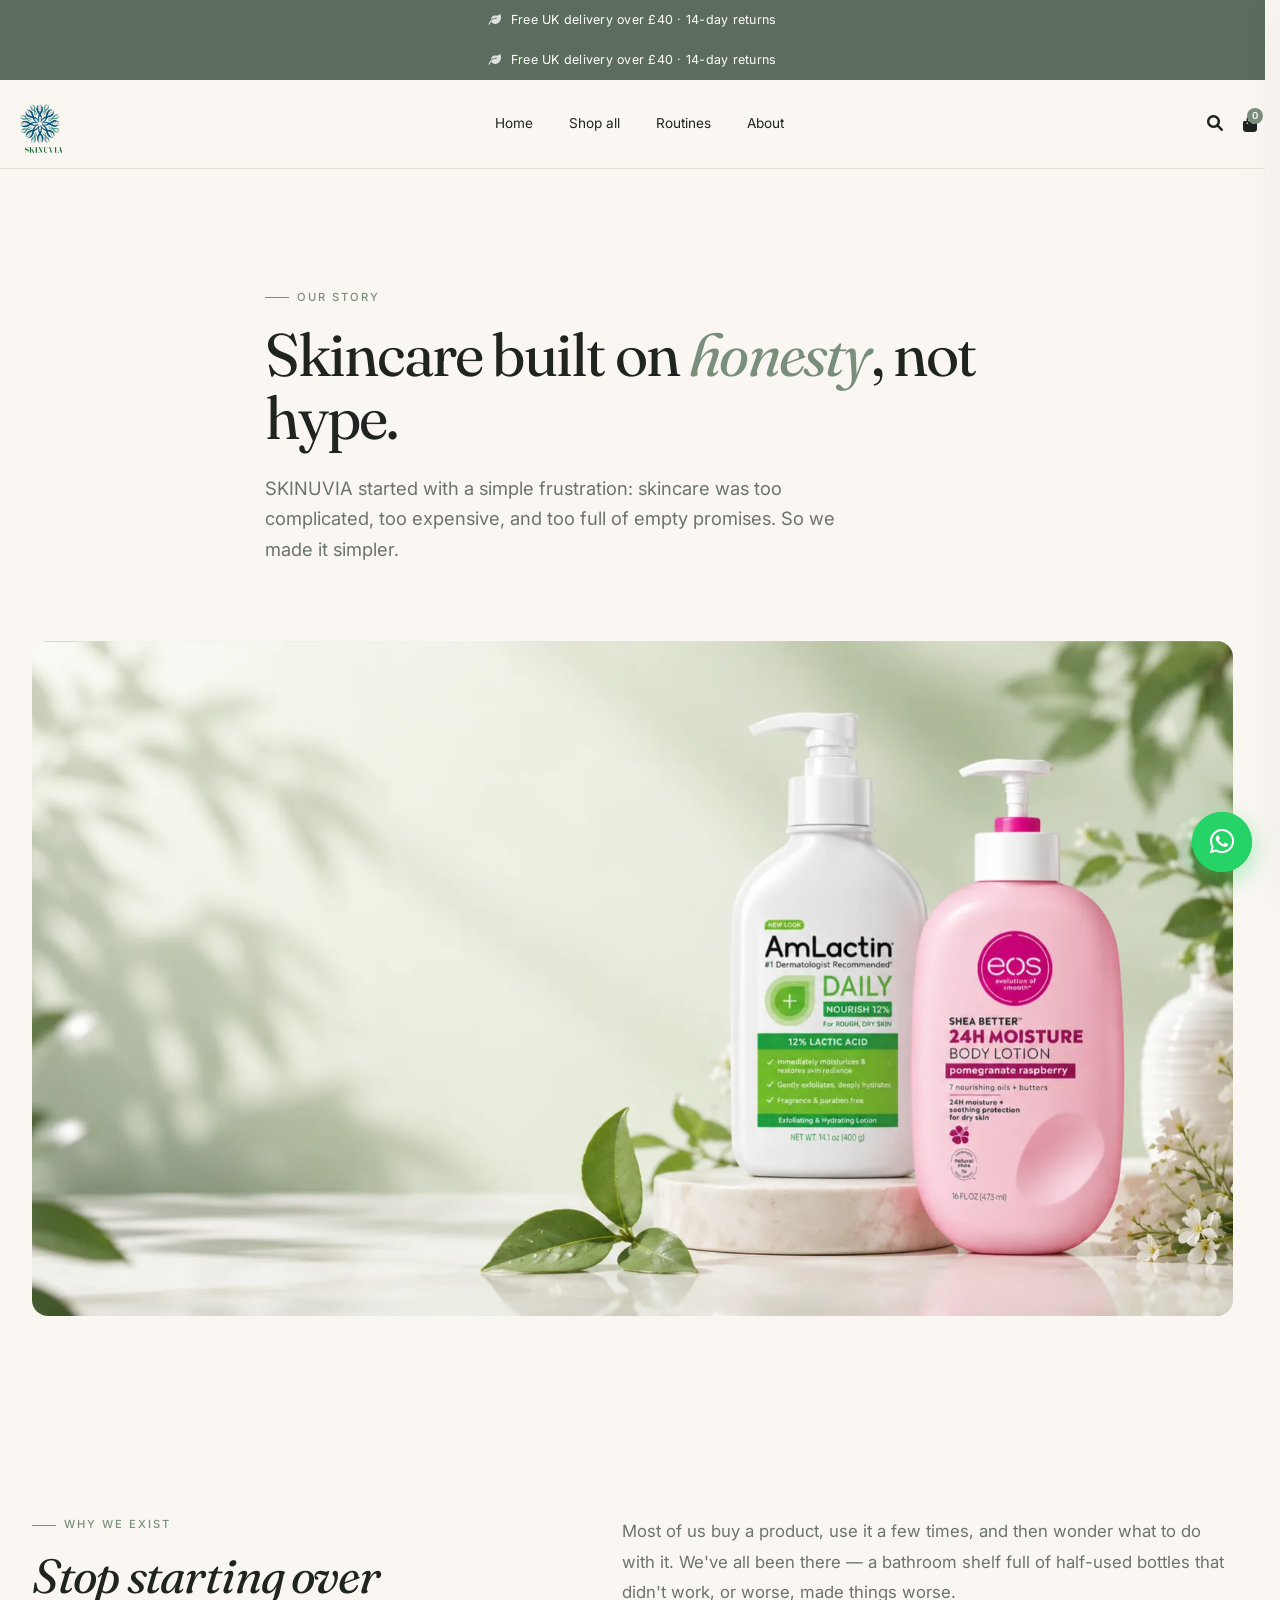
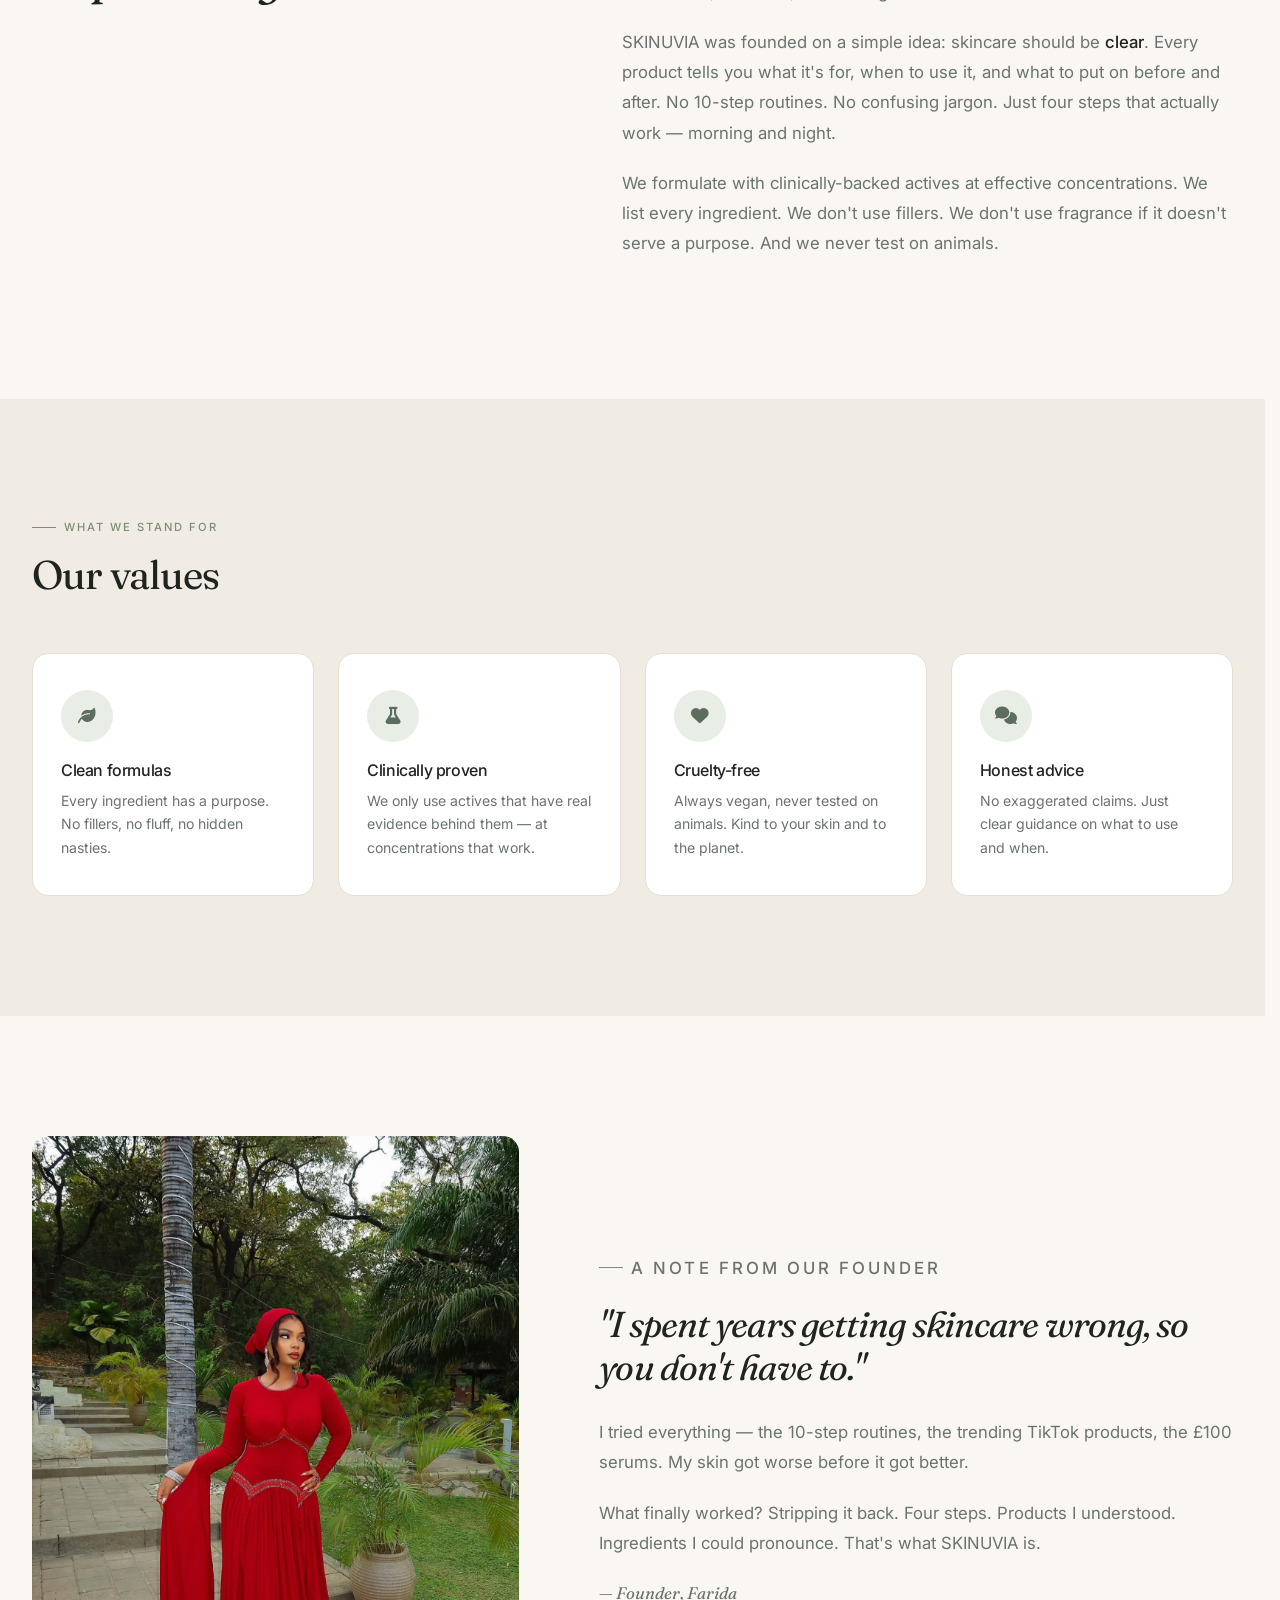
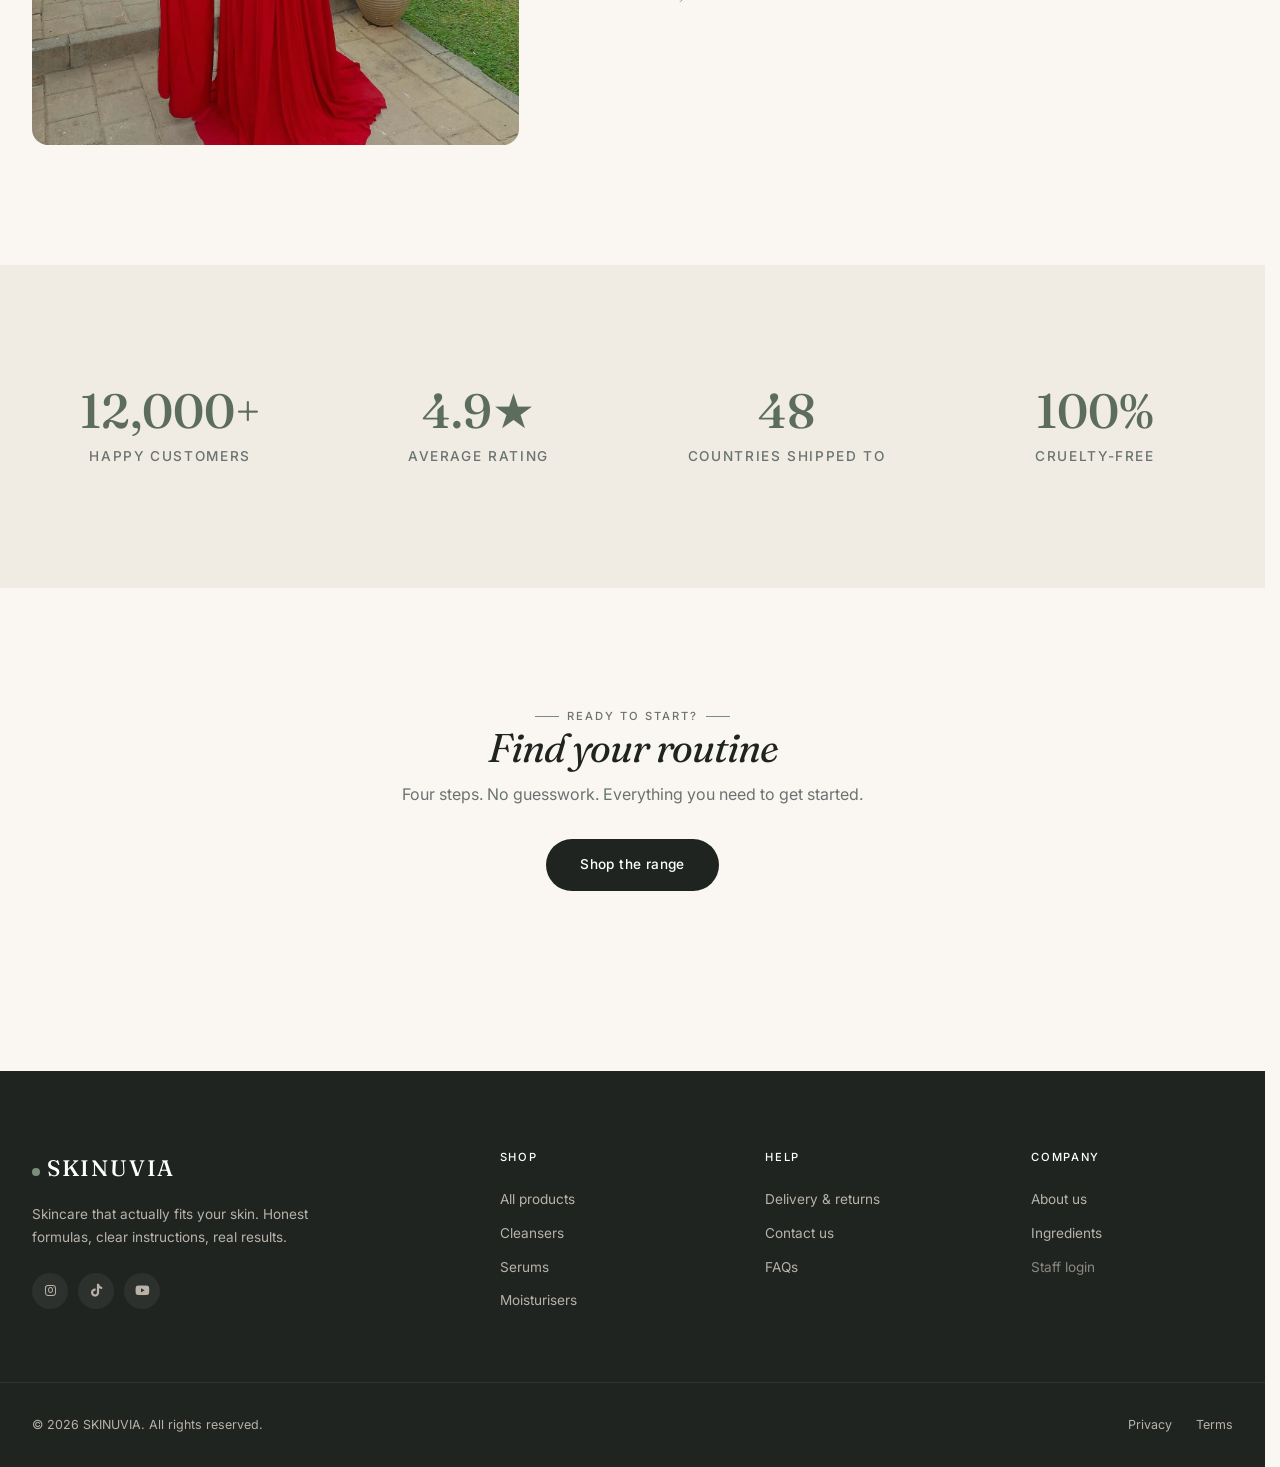
==== commit 32c25293: "navbar" ====
--- a/about.html
+++ b/about.html
@@ -18,22 +18,38 @@
     <i class="fas fa-leaf"></i> Free UK delivery over £40 · 14-day returns
 </div>
 
+<!-- ANNOUNCEMENT -->
+<div class="announcement-bar">
+    <i class="fas fa-leaf"></i> Free UK delivery over £40 · 14-day returns
+</div>
+
 <!-- HEADER -->
 <header class="site-header">
     <div class="container header-inner">
+
+        <!-- Mobile hamburger -->
+        <button class="mobile-menu-btn" id="mobileMenuBtn" aria-label="Open menu">
+            <i class="fas fa-bars"></i>
+        </button>
+
+        <!-- Logo -->
         <a href="index.html" class="logo">
-            <span class="logo-dot"></span> SKINUVIA
+            <img src="images/logo.jpeg" alt="SKINUVIA" class="logo-img" />
         </a>
-        <nav class="main-nav">
+
+        <!-- Nav -->
+        <nav class="main-nav" id="mainNav">
             <a href="index.html">Home</a>
             <a href="shop.html">Shop all</a>
             <a href="routine.html">Routines</a>
-            <a href="about.html" class="active">About</a>
+            <a href="about.html">About</a>
         </nav>
+
+        <!-- Actions -->
         <div class="header-actions">
-            <button class="icon-btn" onclick="showToast('Search coming soon')" title="Search">
+            <a href="shop.html" class="icon-btn" title="Shop all">
                 <i class="fas fa-search"></i>
-            </button>
+            </a>
             <button class="icon-btn" onclick="openCart()" title="Cart">
                 <i class="fas fa-shopping-bag"></i>
                 <span class="cart-count" id="cartCount">0</span>
@@ -41,6 +57,11 @@
         </div>
     </div>
 </header>
+
+<!-- Mobile nav overlay -->
+<div class="mobile-nav-overlay" id="mobileNavOverlay"></div>
+<!-- Mobile nav overlay -->
+<div class="mobile-nav-overlay" id="mobileNavOverlay" onclick="toggleMobileNav()"></div>
 
 <main>
 
--- a/css/skinuvia.css
+++ b/css/skinuvia.css
@@ -338,12 +338,10 @@
 
 .hero-slide.active { opacity: 1; }
 
-/* NO overlay — image stays fully crisp */
 .hero-slider::before {
     display: none;
 }
 
-/* Text readability via soft white shadow (invisible, just for contrast) */
 .hero-slider h1 {
     text-shadow: 0 2px 24px rgba(255, 255, 255, 0.85);
 }
@@ -2165,7 +2163,139 @@
 .btn-whatsapp-checkout i { font-size: 1.05rem; }
 
 /* ============================================
-   RESPONSIVE
+   MOBILE MENU — FINAL
+   ============================================ */
+
+.mobile-menu-btn {
+    display: none;
+}
+
+.mobile-nav-overlay {
+    display: none;
+    position: fixed;
+    inset: 0;
+    background: rgba(31, 36, 33, 0.5);
+    z-index: 998;
+    opacity: 0;
+    transition: opacity 0.3s ease;
+    pointer-events: none;
+}
+
+.mobile-nav-overlay.show {
+    display: block;
+    opacity: 1;
+}
+
+@media (max-width: 768px) {
+
+    .header-inner {
+        display: grid;
+        grid-template-columns: auto auto 1fr auto;
+        gap: 10px;
+        padding: 12px 0;
+        align-items: center;
+    }
+
+    .mobile-menu-btn {
+        display: flex;
+        align-items: center;
+        justify-content: center;
+        background: none;
+        border: none;
+        font-size: 1.4rem;
+        color: var(--text);
+        cursor: pointer;
+        padding: 6px;
+        z-index: 1001;
+        position: relative;
+    }
+
+    .logo img,
+    .logo-img {
+        height: 48px;
+        width: auto;
+        max-width: 140px;
+    }
+
+    .header-actions {
+        display: flex;
+        gap: 6px;
+        justify-content: flex-end;
+    }
+
+    /* Slide-in drawer */
+    .main-nav {
+        position: fixed;
+        top: 0;
+        left: -320px;
+        width: 300px;
+        max-width: 85vw;
+        height: 100vh;
+        background: var(--white);
+        display: flex;
+        flex-direction: column;
+        justify-content: flex-start;
+        align-items: flex-start;
+        padding: 90px 32px 32px;
+        gap: 0;
+        box-shadow: 4px 0 40px rgba(0, 0, 0, 0.12);
+        transition: left 0.35s cubic-bezier(0.22, 1, 0.36, 1);
+        z-index: 1000;
+        overflow-y: auto;
+        pointer-events: auto;
+    }
+
+    .main-nav.open {
+        left: 0;
+    }
+
+    .main-nav a {
+        font-size: 1.15rem;
+        font-weight: 400;
+        padding: 20px 0;
+        width: 100%;
+        border-bottom: 1px solid var(--border);
+        text-align: left;
+        color: var(--text);
+        display: block;
+        pointer-events: auto;
+        position: relative;
+        z-index: 1001;
+    }
+
+    .main-nav a:last-child {
+        border-bottom: none;
+    }
+
+    .main-nav a.active {
+        color: var(--sage);
+        font-weight: 500;
+    }
+
+    .main-nav a.active::after {
+        display: none;
+    }
+
+    .main-nav::after {
+        content: '✕';
+        position: absolute;
+        top: 32px;
+        right: 28px;
+        font-size: 1.5rem;
+        color: var(--text);
+        cursor: pointer;
+        line-height: 1;
+        font-family: 'Inter', sans-serif;
+        padding: 8px;
+        z-index: 1002;
+    }
+
+    body.menu-open {
+        overflow: hidden;
+    }
+}
+/* ============================================
+   RESPONSIVE — 1024px
    ============================================ */
 
 @media (max-width: 1024px) {
@@ -2201,10 +2331,15 @@
     .faq-grid { grid-template-columns: 1fr; }
 }
 
+/* ============================================
+   RESPONSIVE — 768px (MOBILE)
+   ============================================ */
+
 @media (max-width: 768px) {
+
+    /* ----- Hero ----- */
     .hero-slider { min-height: auto; padding: 60px 0; }
     .hero-slide { background-position: center bottom; }
-
     .hero-content { min-height: 520px; }
     .hero-text-slide { max-width: 100%; }
     .hero-eyebrow { font-size: 1.15rem; margin-bottom: 16px; }
@@ -2215,13 +2350,113 @@
     .btn-outline { width: 100%; text-align: center; padding: 16px 28px; }
     .hero-dots { bottom: 20px; }
 
-    .container { padding: 0 24px; }
-    .main-nav { display: none; }
-    .header-inner { padding: 12px 0; }
-
-    .logo img, .logo-img { height: 52px; width: auto; max-width: 160px; }
-    .site-footer .logo img { height: 42px; width: auto; max-width: 140px; }
-
+    /* ----- Layout ----- */
+    .container { padding: 0 20px; }
+
+    /* ----- Header with hamburger ----- */
+    .header-inner {
+        display: grid;
+        grid-template-columns: auto auto 1fr auto;
+        gap: 12px;
+        padding: 10px 0;
+        align-items: center;
+    }
+
+    .mobile-menu-btn {
+        display: flex;
+        align-items: center;
+        justify-content: center;
+        background: none;
+        border: none;
+        font-size: 1.4rem;
+        color: var(--text);
+        cursor: pointer;
+        padding: 6px;
+        transition: color 0.2s;
+    }
+
+    .mobile-menu-btn:hover,
+    .mobile-menu-btn:active {
+        color: var(--sage);
+    }
+
+    .logo { display: flex; align-items: center; }
+
+    .logo img,
+    .logo-img {
+        height: 52px;
+        width: auto;
+        max-width: 150px;
+    }
+
+    .site-footer .logo img { height: 42px; max-width: 130px; }
+
+    .header-actions {
+        display: flex;
+        gap: 4px;
+        justify-content: flex-end;
+    }
+
+    /* ----- Nav as slide-in drawer ----- */
+    .main-nav {
+        position: fixed;
+        top: 0;
+        left: -320px;
+        width: 300px;
+        max-width: 85vw;
+        height: 100vh;
+        background: var(--white);
+        display: flex;
+        flex-direction: column;
+        justify-content: flex-start;
+        align-items: flex-start;
+        padding: 90px 32px 32px;
+        gap: 0;
+        box-shadow: 4px 0 40px rgba(0, 0, 0, 0.12);
+        transition: left 0.35s cubic-bezier(0.22, 1, 0.36, 1);
+        z-index: 999;
+        overflow-y: auto;
+    }
+
+    .main-nav.open { left: 0; }
+
+    .main-nav a {
+        font-size: 1.15rem;
+        font-weight: 400;
+        padding: 20px 0;
+        width: 100%;
+        border-bottom: 1px solid var(--border);
+        text-align: left;
+        color: var(--text);
+        display: block;
+    }
+
+    .main-nav a:last-child { border-bottom: none; }
+
+    .main-nav a.active {
+        color: var(--sage);
+        font-weight: 500;
+    }
+
+    .main-nav a.active::after { display: none; }
+
+    .main-nav::after {
+        content: '✕';
+        position: absolute;
+        top: 24px;
+        right: 24px;
+        font-size: 1.5rem;
+        color: var(--text);
+        cursor: pointer;
+        line-height: 1;
+        font-family: 'Inter', sans-serif;
+        padding: 8px;
+        z-index: 2;
+    }
+
+    body.menu-open { overflow: hidden; }
+
+    /* ----- Other sections ----- */
     .trust-inner { grid-template-columns: repeat(2, 1fr); gap: 24px; }
     .categories-grid { grid-template-columns: repeat(2, 1fr); gap: 12px; }
     .category-card { padding: 28px 14px 22px; }
@@ -2237,6 +2472,7 @@
     .cart-sidebar { width: 100%; right: -100%; padding: 24px; }
     .footer-inner { grid-template-columns: 1fr; gap: 32px; }
     .footer-bottom { flex-direction: column; text-align: center; gap: 12px; }
+
     .admin-panel-header { padding: 16px 20px; }
     .admin-panel-body { padding: 20px; }
     .admin-table-wrapper { overflow-x: auto; }
@@ -2277,6 +2513,10 @@
     .whatsapp-tooltip { display: none; }
 }
 
+/* ============================================
+   RESPONSIVE — 480px (SMALL PHONES)
+   ============================================ */
+
 @media (max-width: 480px) {
     .hero-slider { padding: 48px 0 80px; }
     .hero-slider h1 { font-size: 2rem; }
@@ -2284,9 +2524,21 @@
     .hero-slider .hero-sub { font-size: 0.92rem; }
     .hero-content { min-height: 500px; }
 
-    .header-inner { padding: 10px 0; gap: 12px; }
-    .logo img, .logo-img { height: 44px; width: auto; max-width: 130px; }
-    .site-footer .logo img { height: 36px; width: auto; max-width: 120px; }
+    .header-inner {
+        gap: 8px;
+        padding: 8px 0;
+    }
+
+    .mobile-menu-btn { font-size: 1.25rem; padding: 4px; }
+
+    .logo img,
+    .logo-img { height: 42px; max-width: 120px; }
+    .site-footer .logo img { height: 36px; max-width: 110px; }
+
+    .icon-btn { padding: 6px; font-size: 0.9rem; }
+
+    .main-nav { width: 260px; padding: 80px 24px 24px; }
+    .main-nav a { font-size: 1.05rem; padding: 18px 0; }
 
     .admin-btn { font-size: 0.65rem; padding: 6px 12px; }
     .product-grid { gap: 24px 12px; }
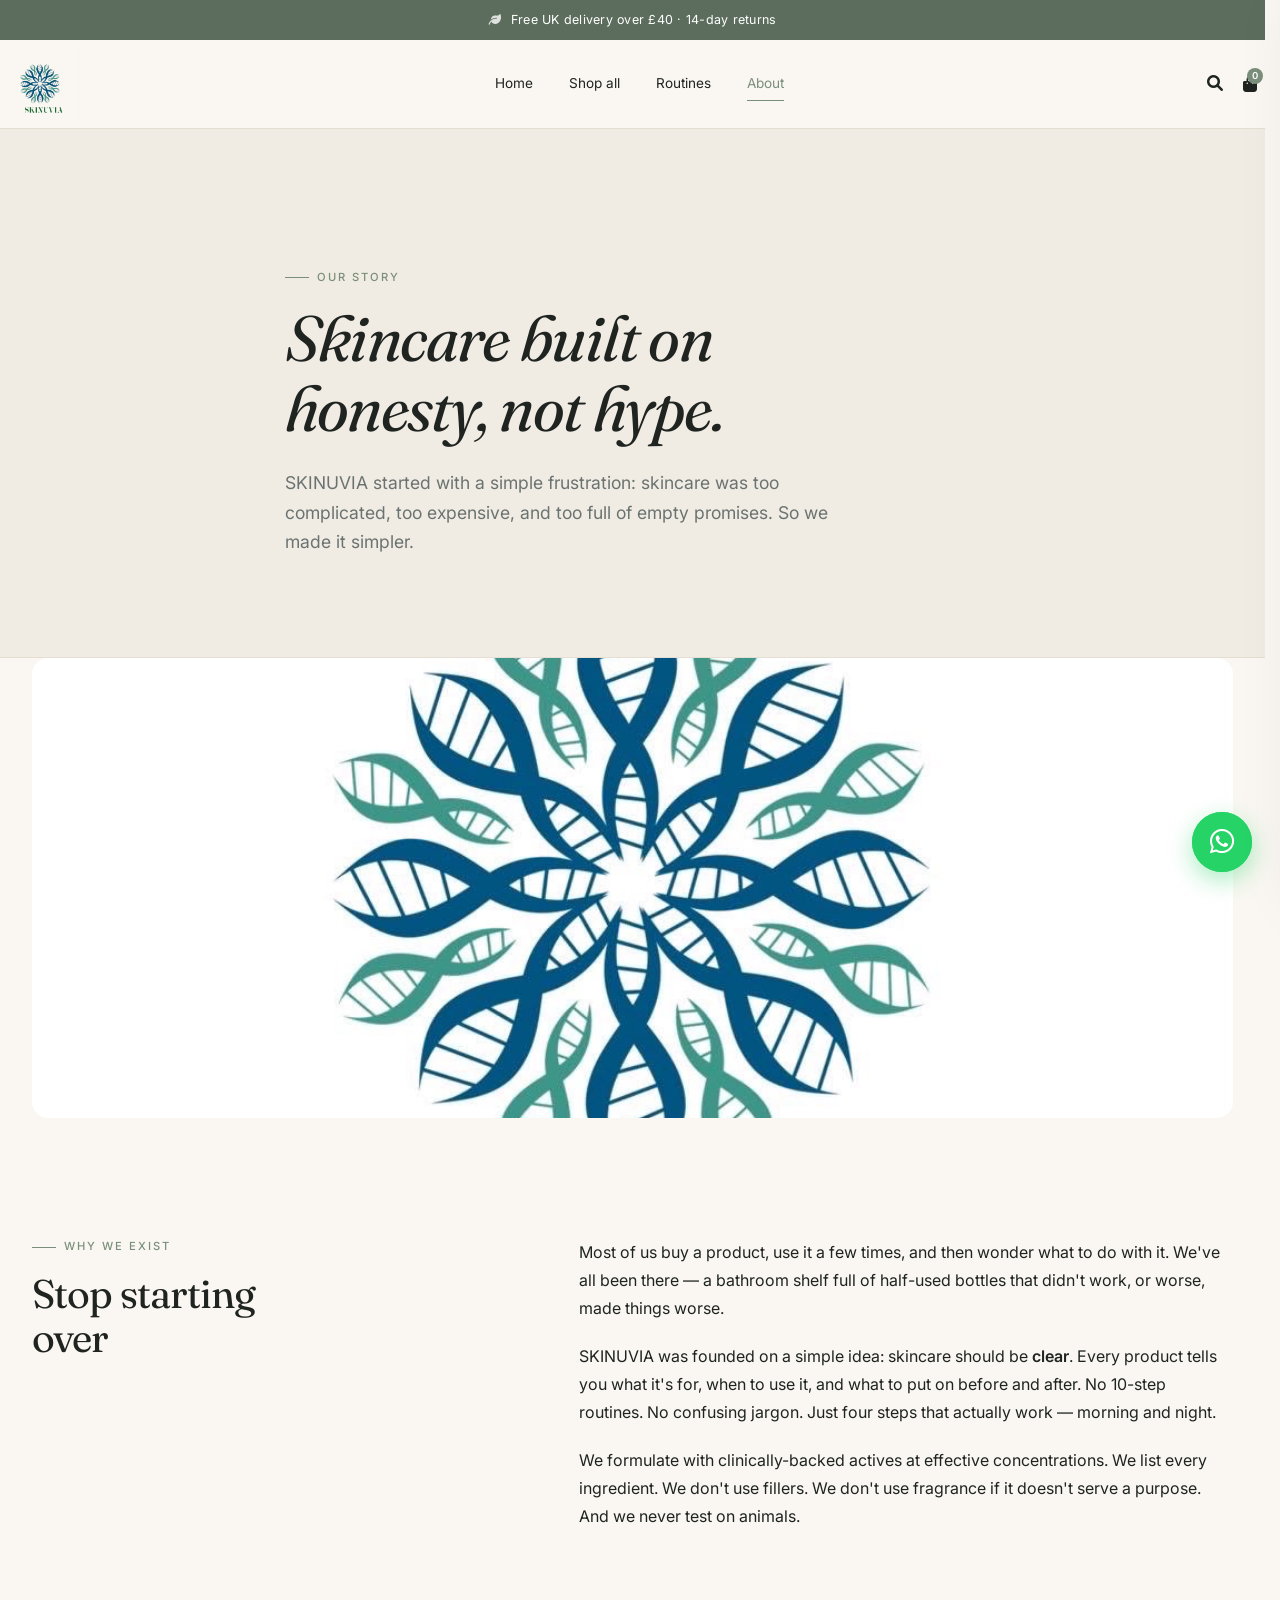
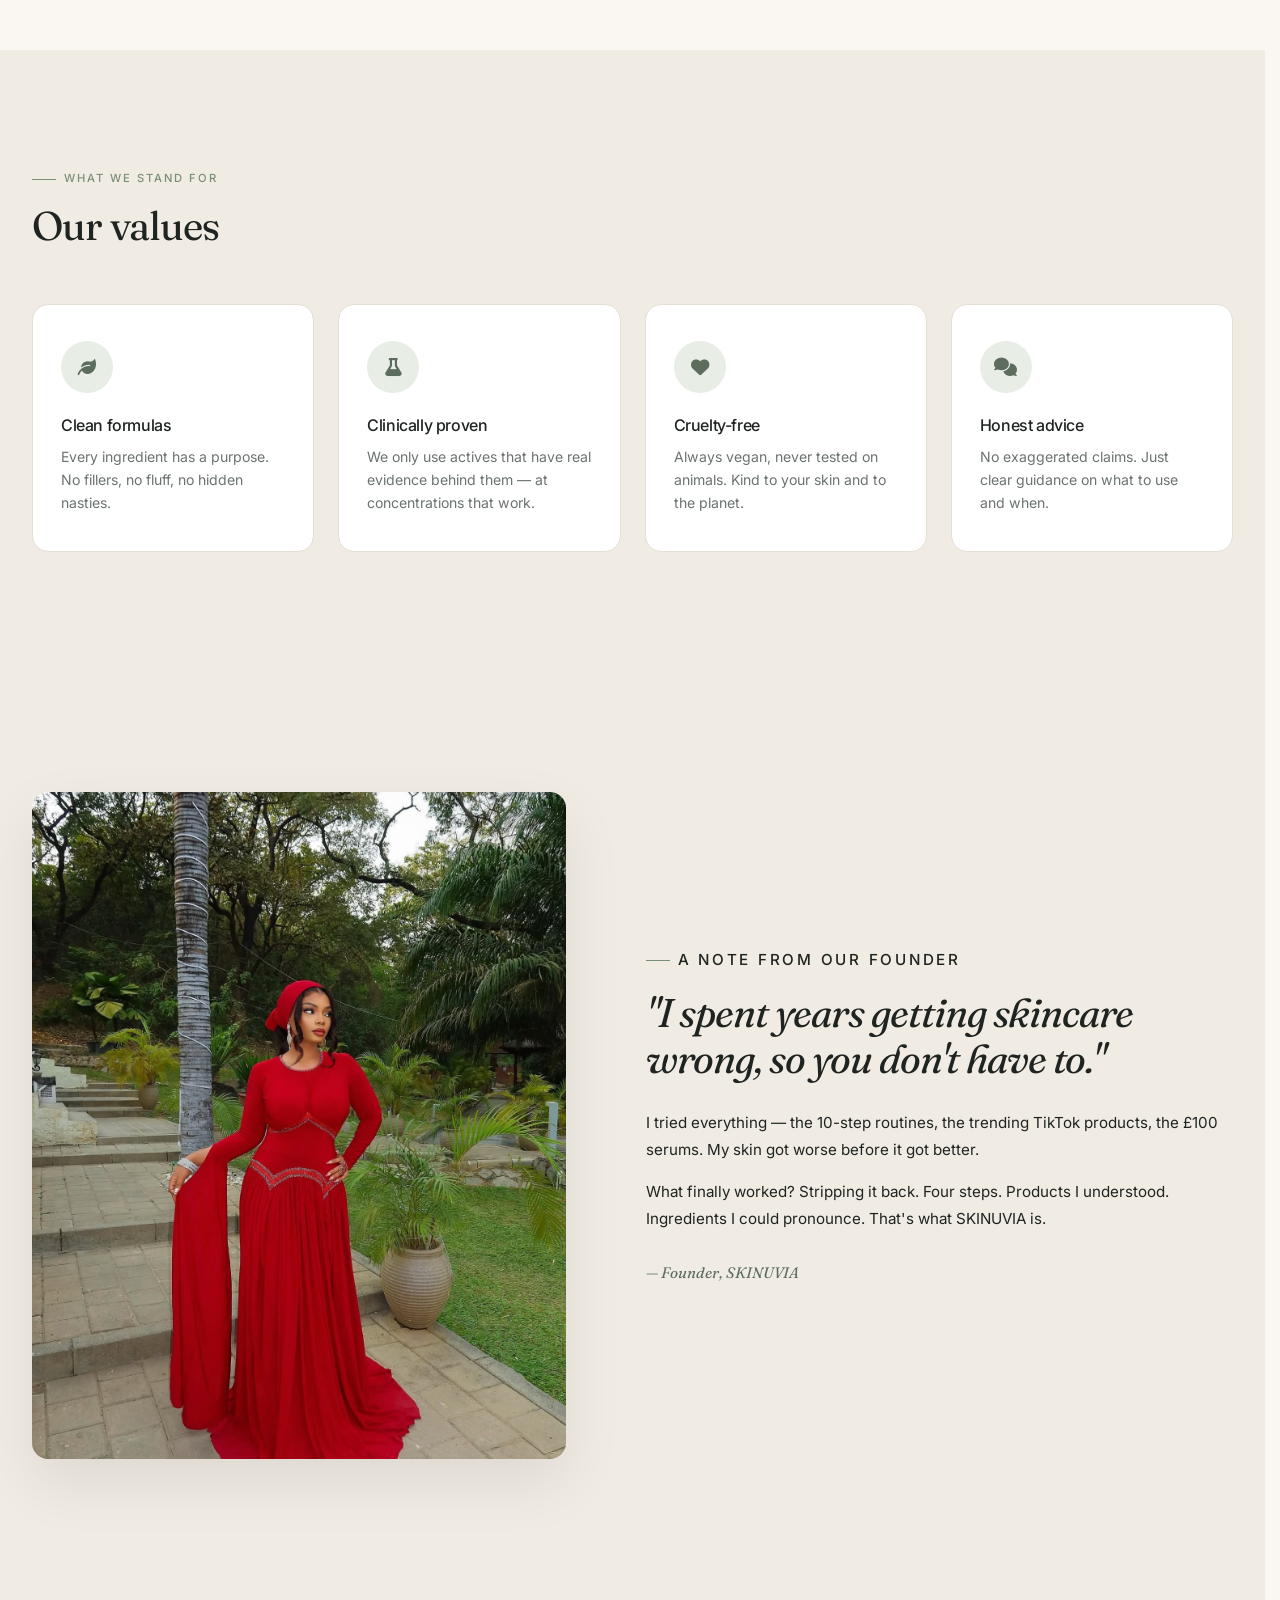
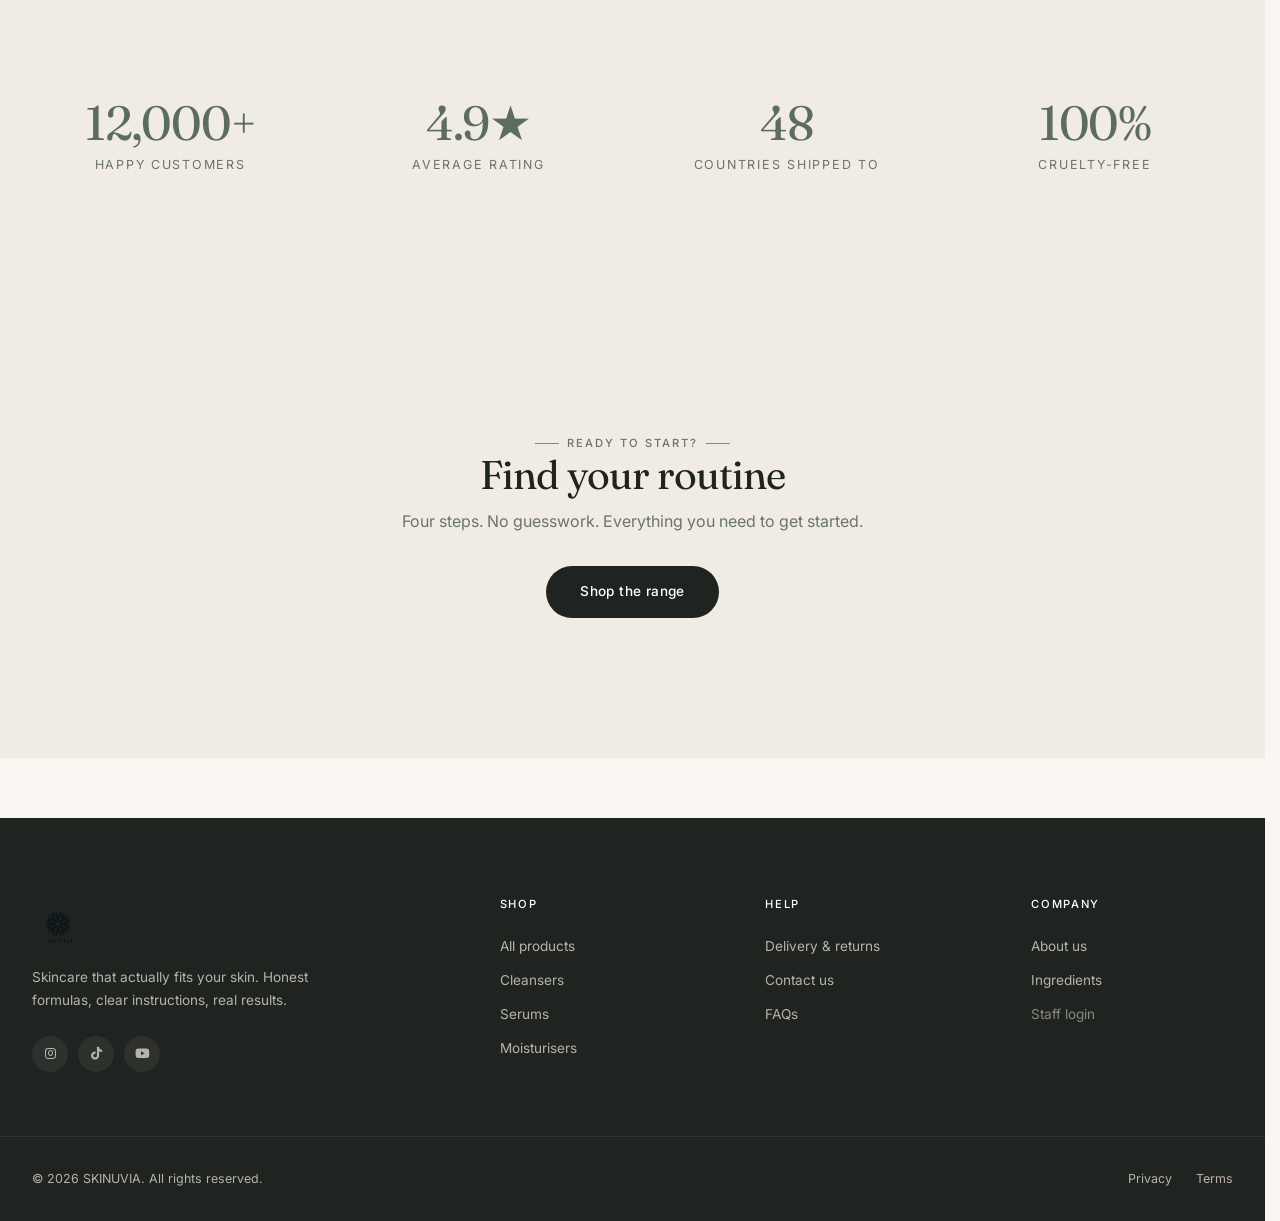
==== commit ec158079: "about" ====
--- a/about.html
+++ b/about.html
@@ -4,7 +4,6 @@
     <meta charset="UTF-8" />
     <meta name="viewport" content="width=device-width, initial-scale=1.0" />
     <title>About — SKINUVIA</title>
-
     <link rel="preconnect" href="https://fonts.googleapis.com" />
     <link rel="preconnect" href="https://fonts.gstatic.com" crossorigin />
     <link href="https://fonts.googleapis.com/css2?family=Fraunces:ital,opsz,wght@0,9..144,300;0,9..144,400;0,9..144,500;0,9..144,600;1,9..144,400&family=Inter:wght@300;400;500;600&display=swap" rel="stylesheet" />
@@ -13,39 +12,27 @@
 </head>
 <body>
 
-<!-- ANNOUNCEMENT -->
 <div class="announcement-bar">
     <i class="fas fa-leaf"></i> Free UK delivery over £40 · 14-day returns
 </div>
 
-<!-- ANNOUNCEMENT -->
-<div class="announcement-bar">
-    <i class="fas fa-leaf"></i> Free UK delivery over £40 · 14-day returns
-</div>
-
-<!-- HEADER -->
 <header class="site-header">
     <div class="container header-inner">
-
-        <!-- Mobile hamburger -->
         <button class="mobile-menu-btn" id="mobileMenuBtn" aria-label="Open menu">
             <i class="fas fa-bars"></i>
         </button>
-
-        <!-- Logo -->
         <a href="index.html" class="logo">
             <img src="images/logo.jpeg" alt="SKINUVIA" class="logo-img" />
         </a>
-
-        <!-- Nav -->
         <nav class="main-nav" id="mainNav">
+            <button class="close-nav-btn" id="closeNavBtn" aria-label="Close menu">
+                <i class="fas fa-times"></i>
+            </button>
             <a href="index.html">Home</a>
             <a href="shop.html">Shop all</a>
             <a href="routine.html">Routines</a>
-            <a href="about.html">About</a>
+            <a href="about.html" class="active">About</a>
         </nav>
-
-        <!-- Actions -->
         <div class="header-actions">
             <a href="shop.html" class="icon-btn" title="Shop all">
                 <i class="fas fa-search"></i>
@@ -58,10 +45,7 @@
     </div>
 </header>
 
-<!-- Mobile nav overlay -->
 <div class="mobile-nav-overlay" id="mobileNavOverlay"></div>
-<!-- Mobile nav overlay -->
-<div class="mobile-nav-overlay" id="mobileNavOverlay" onclick="toggleMobileNav()"></div>
 
 <main>
 
@@ -77,7 +61,7 @@
     <!-- IMAGE BANNER -->
     <section class="about-image-banner">
         <div class="container">
-            <div class="about-banner-img" style="background-image: url('images/home2.webp');"></div>
+            <div class="about-banner-img" style="background-image: url('images/logo.jpeg');"></div>
         </div>
     </section>
 
@@ -130,7 +114,9 @@
         </div>
     </section>
 
-    <!-- FOUNDER -->
+    <!-- ============================================ -->
+    <!-- FOUNDER SECTION - OWNER WITH IMAGE           -->
+    <!-- ============================================ -->
     <section class="section founder-section">
         <div class="container founder-grid">
             <div class="founder-image">
@@ -141,7 +127,7 @@
                 <h2>"I spent years getting skincare wrong, so you don't have to."</h2>
                 <p>I tried everything — the 10-step routines, the trending TikTok products, the £100 serums. My skin got worse before it got better.</p>
                 <p>What finally worked? Stripping it back. Four steps. Products I understood. Ingredients I could pronounce. That's what SKINUVIA is.</p>
-                <p class="founder-signature">— Founder, Farida</p>
+                <p class="founder-signature">— Founder, SKINUVIA</p>
             </div>
         </div>
     </section>
@@ -197,12 +183,9 @@
             <span>£<span id="cartTotal">0.00</span></span>
         </div>
         <p class="cart-note">Shipping calculated at checkout</p>
-        <button class="btn-primary btn-full" onclick="checkout()">
-            Proceed to checkout
-        </button>
+        <button class="btn-primary btn-full" onclick="checkout()">Proceed to checkout</button>
         <button class="btn-whatsapp-checkout" onclick="checkoutWhatsApp()">
-            <i class="fab fa-whatsapp"></i>
-            Complete order on WhatsApp
+            <i class="fab fa-whatsapp"></i> Complete order on WhatsApp
         </button>
     </div>
 </div>
@@ -215,11 +198,8 @@
 </div>
 
 <!-- WHATSAPP FLOATING BUTTON -->
-<a href="https://wa.me/447000000000?text=Hi%20SKINUVIA%2C%20I%27d%20like%20to%20ask%20about%20your%20products"
-   class="whatsapp-btn"
-   target="_blank"
-   rel="noopener"
-   aria-label="Chat on WhatsApp">
+<a href="https://wa.me/447000000000?text=Hi%20SKINUVIA"
+   class="whatsapp-btn" target="_blank" rel="noopener" aria-label="Chat on WhatsApp">
     <i class="fab fa-whatsapp"></i>
     <span class="whatsapp-tooltip">Chat with us</span>
 </a>
@@ -228,7 +208,7 @@
 <footer class="site-footer">
     <div class="container footer-inner">
         <div class="footer-brand">
-            <a href="index.html" class="logo"><span class="logo-dot"></span> SKINUVIA</a>
+            <a href="index.html" class="logo"><img src="images/logo.jpeg" alt="SKINUVIA" /></a>
             <p>Skincare that actually fits your skin. Honest formulas, clear instructions, real results.</p>
             <div class="footer-social">
                 <a href="#"><i class="fab fa-instagram"></i></a>
@@ -266,5 +246,6 @@
 </footer>
 
 <script src="js/skinuvia.js"></script>
+
 </body>
 </html>
--- a/css/skinuvia.css
+++ b/css/skinuvia.css
@@ -137,14 +137,6 @@
     mix-blend-mode: multiply;
 }
 
-.logo-dot {
-    width: 8px;
-    height: 8px;
-    border-radius: 50%;
-    background: var(--sage);
-    display: inline-block;
-}
-
 .main-nav {
     display: flex;
     gap: 36px;
@@ -188,26 +180,6 @@
 }
 
 .icon-btn:hover { color: var(--sage); }
-
-.admin-btn {
-    font-size: 0.75rem;
-    font-weight: 500;
-    padding: 8px 16px;
-    border: 1px solid var(--border);
-    border-radius: 100px;
-    background: var(--white);
-    color: var(--text);
-    letter-spacing: 0.05em;
-    text-transform: uppercase;
-    transition: all 0.2s;
-    margin-left: 8px;
-}
-
-.admin-btn:hover {
-    background: var(--sage);
-    color: var(--white);
-    border-color: var(--sage);
-}
 
 .cart-count {
     position: absolute;
@@ -269,7 +241,6 @@
 }
 
 .btn-full { width: 100%; text-align: center; }
-.btn-block { width: 100%; justify-content: center; display: inline-flex; }
 
 .btn-sage {
     display: inline-flex;
@@ -284,7 +255,6 @@
     font-weight: 500;
     cursor: pointer;
     transition: all 0.25s;
-    letter-spacing: 0.02em;
 }
 
 .btn-sage:hover {
@@ -313,7 +283,7 @@
 }
 
 /* ============================================
-   HERO WITH BACKGROUND SLIDER — CRISP IMAGES
+   HERO
    ============================================ */
 
 .hero-slider {
@@ -338,21 +308,11 @@
 
 .hero-slide.active { opacity: 1; }
 
-.hero-slider::before {
-    display: none;
-}
-
-.hero-slider h1 {
-    text-shadow: 0 2px 24px rgba(255, 255, 255, 0.85);
-}
-
-.hero-slider .hero-sub {
-    text-shadow: 0 1px 16px rgba(255, 255, 255, 0.9);
-}
-
-.hero-slider .hero-eyebrow {
-    text-shadow: 0 1px 16px rgba(255, 255, 255, 0.9);
-}
+.hero-slider::before { display: none; }
+
+.hero-slider h1 { text-shadow: 0 2px 24px rgba(255, 255, 255, 0.85); }
+.hero-slider .hero-sub { text-shadow: 0 1px 16px rgba(255, 255, 255, 0.9); }
+.hero-slider .hero-eyebrow { text-shadow: 0 1px 16px rgba(255, 255, 255, 0.9); }
 
 .hero-content {
     position: relative;
@@ -363,11 +323,7 @@
     align-items: center;
 }
 
-.hero-text-slide {
-    display: none;
-    max-width: 640px;
-    width: 100%;
-}
+.hero-text-slide { display: none; max-width: 640px; width: 100%; }
 
 .hero-text-slide.active {
     display: block;
@@ -386,7 +342,6 @@
     font-size: 1.5rem;
     color: #D9507A;
     margin-bottom: 24px;
-    letter-spacing: -0.01em;
 }
 
 .hero-slider h1 {
@@ -409,12 +364,7 @@
     line-height: 1.65;
 }
 
-.hero-buttons {
-    display: flex;
-    gap: 16px;
-    align-items: center;
-    flex-wrap: wrap;
-}
+.hero-buttons { display: flex; gap: 16px; align-items: center; flex-wrap: wrap; }
 
 .hero-buttons .btn-primary {
     background: #C2185B;
@@ -422,7 +372,6 @@
     padding: 18px 42px;
     border: none;
     border-radius: 100px;
-    font-family: 'Inter', sans-serif;
     font-size: 1rem;
     font-weight: 500;
     cursor: pointer;
@@ -471,12 +420,7 @@
     background: var(--bg-alt);
 }
 
-.trust-inner {
-    display: grid;
-    grid-template-columns: repeat(4, 1fr);
-    gap: 32px;
-}
-
+.trust-inner { display: grid; grid-template-columns: repeat(4, 1fr); gap: 32px; }
 .trust-item { display: flex; align-items: center; gap: 14px; }
 .trust-item i { color: var(--sage); font-size: 1.1rem; width: 20px; }
 .trust-item strong { display: block; font-size: 0.85rem; font-weight: 500; margin-bottom: 2px; }
@@ -503,11 +447,7 @@
 .categories-header { margin-bottom: 56px; }
 .categories-header h2 { font-size: clamp(2rem, 4.5vw, 3rem); margin-top: 4px; max-width: 600px; }
 
-.categories-grid {
-    display: grid;
-    grid-template-columns: repeat(5, 1fr);
-    gap: 20px;
-}
+.categories-grid { display: grid; grid-template-columns: repeat(5, 1fr); gap: 20px; }
 
 .category-card {
     background: var(--white);
@@ -558,11 +498,7 @@
 .category-count { font-size: 0.82rem; color: var(--text-muted); }
 
 /* ===== PRODUCTS ===== */
-.product-grid {
-    display: grid;
-    grid-template-columns: repeat(4, 1fr);
-    gap: 40px 24px;
-}
+.product-grid { display: grid; grid-template-columns: repeat(4, 1fr); gap: 40px 24px; }
 
 .product-card {
     display: block;
@@ -618,12 +554,7 @@
     line-height: 1.55;
 }
 
-.product-price {
-    font-size: 0.95rem;
-    font-weight: 500;
-    margin-bottom: 14px;
-    color: var(--text);
-}
+.product-price { font-size: 0.95rem; font-weight: 500; margin-bottom: 14px; color: var(--text); }
 
 .add-btn {
     background: transparent;
@@ -655,20 +586,10 @@
 .shop-header h1 { font-style: italic; margin-bottom: 12px; }
 .shop-header p { color: var(--text-muted); max-width: 560px; margin: 0 auto; }
 
-.shop-layout {
-    display: grid;
-    grid-template-columns: 240px 1fr;
-    gap: 60px;
-    padding: 60px 0;
-}
-
+.shop-layout { display: grid; grid-template-columns: 240px 1fr; gap: 60px; padding: 60px 0; }
 .filters { position: sticky; top: 100px; height: fit-content; }
 
-.filter-group {
-    padding: 20px 0;
-    border-bottom: 1px solid var(--border);
-}
-
+.filter-group { padding: 20px 0; border-bottom: 1px solid var(--border); }
 .filter-group:first-child { padding-top: 0; }
 
 .filter-group h4 {
@@ -717,7 +638,6 @@
     border-radius: 50%;
     cursor: pointer;
     transition: all 0.2s;
-    position: relative;
 }
 
 .filter-options input[type="radio"]:checked {
@@ -776,168 +696,11 @@
     background: var(--white);
     font-family: 'Inter', sans-serif;
     font-size: 0.82rem;
-    color: var(--text);
     cursor: pointer;
     outline: none;
 }
 
 .shop-grid { grid-template-columns: repeat(3, 1fr); }
-
-/* ===== PRODUCT MODAL ===== */
-.product-modal-overlay {
-    position: fixed;
-    inset: 0;
-    background: rgba(31, 36, 33, 0.6);
-    z-index: 1000;
-    display: none;
-    align-items: center;
-    justify-content: center;
-    padding: 20px;
-}
-
-.product-modal-overlay.show { display: flex; }
-
-.product-modal {
-    background: var(--white);
-    border-radius: var(--radius-lg);
-    max-width: 1000px;
-    width: 100%;
-    max-height: 92vh;
-    overflow-y: auto;
-    position: relative;
-    animation: modalIn 0.4s cubic-bezier(0.22, 1, 0.36, 1);
-}
-
-@keyframes modalIn {
-    from { opacity: 0; transform: scale(0.96) translateY(20px); }
-    to { opacity: 1; transform: scale(1) translateY(0); }
-}
-
-.product-modal-close {
-    position: absolute;
-    top: 16px;
-    right: 16px;
-    background: var(--white);
-    border: none;
-    width: 40px;
-    height: 40px;
-    border-radius: 50%;
-    font-size: 1rem;
-    color: var(--text);
-    z-index: 10;
-    transition: all 0.2s;
-    display: flex;
-    align-items: center;
-    justify-content: center;
-    box-shadow: 0 4px 15px rgba(0,0,0,0.08);
-}
-
-.product-modal-close:hover {
-    background: var(--sage);
-    color: var(--white);
-    transform: rotate(90deg);
-}
-
-.product-modal-body {
-    display: grid;
-    grid-template-columns: 1fr 1fr;
-    gap: 0;
-}
-
-.product-modal-img {
-    aspect-ratio: 1;
-    background: var(--sage-light);
-    overflow: hidden;
-}
-
-.product-modal-img img { width: 100%; height: 100%; object-fit: cover; }
-
-.product-modal-info {
-    padding: 60px 48px;
-    display: flex;
-    flex-direction: column;
-    justify-content: center;
-}
-
-.product-modal-info h2 { font-size: clamp(1.5rem, 2.5vw, 2rem); margin-bottom: 12px; }
-
-.product-modal-routine {
-    font-size: 0.7rem;
-    text-transform: uppercase;
-    letter-spacing: 0.14em;
-    color: var(--sage);
-    margin-bottom: 20px;
-    font-weight: 500;
-}
-
-.product-modal-desc {
-    font-size: 1rem;
-    color: var(--text-muted);
-    line-height: 1.7;
-    margin-bottom: 32px;
-}
-
-.product-modal-price {
-    font-family: 'Fraunces', serif;
-    font-size: 1.75rem;
-    font-weight: 500;
-    margin-bottom: 32px;
-}
-
-.product-modal-actions {
-    display: flex;
-    gap: 12px;
-    margin-bottom: 32px;
-}
-
-.qty-selector {
-    display: flex;
-    align-items: center;
-    border: 1.5px solid var(--border);
-    border-radius: 100px;
-    overflow: hidden;
-    background: var(--white);
-}
-
-.qty-selector button {
-    background: none;
-    border: none;
-    width: 46px;
-    height: 52px;
-    font-size: 1.1rem;
-    color: var(--text);
-    cursor: pointer;
-    transition: background 0.2s;
-}
-
-.qty-selector button:hover { background: var(--bg-alt); }
-
-.qty-selector span {
-    width: 36px;
-    text-align: center;
-    font-size: 0.95rem;
-    font-weight: 500;
-}
-
-.product-modal-actions .btn-primary { flex: 1; }
-
-.product-modal-benefits {
-    display: flex;
-    flex-direction: column;
-    gap: 12px;
-    padding-top: 24px;
-    border-top: 1px solid var(--border);
-}
-
-.product-modal-benefits div {
-    display: flex;
-    align-items: center;
-    gap: 12px;
-    font-size: 0.82rem;
-    color: var(--text-muted);
-}
-
-.product-modal-benefits i { color: var(--sage); width: 16px; font-size: 0.9rem; }
 
 /* ===== CART SIDEBAR ===== */
 .cart-sidebar {
@@ -976,8 +739,6 @@
     padding: 4px;
     transition: color 0.2s;
 }
-
-.cart-header button:hover { color: var(--text); }
 
 .cart-items { flex: 1; overflow-y: auto; padding: 24px 0; }
 
@@ -1116,13 +877,7 @@
     margin-bottom: 20px;
 }
 
-.footer-col a {
-    display: block;
-    font-size: 0.85rem;
-    padding: 6px 0;
-    color: #B8B2A8;
-}
-
+.footer-col a { display: block; font-size: 0.85rem; padding: 6px 0; color: #B8B2A8; }
 .footer-col a:hover { color: var(--sage); }
 
 .footer-admin-link { opacity: 0.7; font-size: 0.78rem; }
@@ -1142,889 +897,7 @@
 .footer-legal { display: flex; gap: 24px; }
 .footer-legal a:hover { color: var(--white); }
 
-/* ============================================
-   PRODUCT DETAIL PAGE
-   ============================================ */
-
-.product-detail-section { padding: 40px 0 100px; background: var(--bg); }
-
-.breadcrumb {
-    display: flex;
-    gap: 8px;
-    font-size: 0.8rem;
-    color: var(--text-muted);
-    margin-bottom: 48px;
-    flex-wrap: wrap;
-}
-
-.breadcrumb a { color: var(--text-muted); text-decoration: none; transition: color 0.2s; }
-.breadcrumb a:hover { color: var(--sage); }
-.breadcrumb span:last-child { color: var(--text); font-weight: 500; }
-
-.product-detail-grid {
-    display: grid;
-    grid-template-columns: 1fr 1fr;
-    gap: 80px;
-    align-items: start;
-    margin-bottom: 100px;
-}
-
-.product-detail-image {
-    background: var(--white);
-    border-radius: var(--radius-lg);
-    aspect-ratio: 1;
-    overflow: hidden;
-    position: sticky;
-    top: 100px;
-    border: 1px solid var(--border);
-}
-
-.product-detail-image img { width: 100%; height: 100%; object-fit: cover; }
-
-.product-detail-content { padding-top: 20px; }
-
-.product-detail-routine {
-    font-size: 0.7rem;
-    text-transform: uppercase;
-    letter-spacing: 0.14em;
-    color: var(--sage);
-    font-weight: 500;
-    margin-bottom: 16px;
-}
-
-.product-detail-content h1 {
-    font-family: 'Fraunces', serif;
-    font-size: clamp(2rem, 3.5vw, 2.75rem);
-    font-weight: 400;
-    font-style: italic;
-    letter-spacing: -0.03em;
-    line-height: 1.1;
-    margin-bottom: 20px;
-    color: var(--text);
-}
-
-.product-detail-rating {
-    display: flex;
-    align-items: center;
-    gap: 12px;
-    margin-bottom: 28px;
-    padding-bottom: 28px;
-    border-bottom: 1px solid var(--border);
-}
-
-.product-detail-rating .stars { color: #C4A484; letter-spacing: 3px; font-size: 0.95rem; }
-.rating-text { font-size: 0.85rem; color: var(--text-muted); }
-
-.product-detail-price {
-    font-family: 'Fraunces', serif;
-    font-size: 2.25rem;
-    font-weight: 500;
-    color: var(--text);
-    margin-bottom: 28px;
-    letter-spacing: -0.02em;
-}
-
-.product-detail-desc {
-    font-size: 1rem;
-    color: var(--text-muted);
-    line-height: 1.75;
-    margin-bottom: 40px;
-}
-
-.product-detail-actions {
-    display: flex;
-    gap: 16px;
-    margin-bottom: 24px;
-    align-items: stretch;
-}
-
-.product-detail-actions .btn-primary {
-    flex: 1;
-    background: var(--text);
-    color: var(--white);
-    border: none;
-    border-radius: 100px;
-    padding: 16px 32px;
-    font-size: 0.95rem;
-    font-weight: 500;
-    cursor: pointer;
-    transition: all 0.25s ease;
-}
-
-.product-detail-actions .btn-primary:hover { background: var(--sage); transform: translateY(-1px); }
-
-.product-detail-benefits {
-    display: flex;
-    flex-direction: column;
-    gap: 16px;
-    padding: 32px 0 0;
-    border-top: 1px solid var(--border);
-}
-
-.product-detail-benefits div {
-    display: flex;
-    align-items: center;
-    gap: 14px;
-    font-size: 0.88rem;
-    color: var(--text-muted);
-}
-
-.product-detail-benefits i { color: var(--sage); font-size: 1rem; width: 20px; }
-
-.product-detail-tabs { border-top: 1px solid var(--border); padding-top: 60px; }
-
-.tab-nav {
-    display: flex;
-    gap: 40px;
-    margin-bottom: 48px;
-    border-bottom: 1px solid var(--border);
-}
-
-.tab-btn {
-    background: none;
-    border: none;
-    padding: 20px 0;
-    font-family: 'Inter', sans-serif;
-    font-size: 0.9rem;
-    color: var(--text-muted);
-    cursor: pointer;
-    position: relative;
-    transition: color 0.2s;
-    font-weight: 500;
-    letter-spacing: 0.02em;
-}
-
-.tab-btn.active { color: var(--text); }
-.tab-btn.active::after {
-    content: '';
-    position: absolute;
-    bottom: -1px;
-    left: 0;
-    right: 0;
-    height: 2px;
-    background: var(--sage);
-}
-
-.tab-btn:hover { color: var(--text); }
-
-.tab-content { display: none; animation: fadeIn 0.3s ease; }
-.tab-content.active { display: block; }
-
-@keyframes fadeIn {
-    from { opacity: 0; transform: translateY(8px); }
-    to { opacity: 1; transform: translateY(0); }
-}
-
-.how-to-steps {
-    display: grid;
-    grid-template-columns: repeat(2, 1fr);
-    gap: 40px;
-    max-width: 800px;
-}
-
-.how-to-step {
-    display: flex;
-    gap: 20px;
-    padding: 24px;
-    background: var(--bg-alt);
-    border-radius: var(--radius-lg);
-    transition: transform 0.3s ease;
-}
-
-.how-to-step:hover { transform: translateY(-2px); }
-
-.how-to-number {
-    flex-shrink: 0;
-    width: 40px;
-    height: 40px;
-    border-radius: 50%;
-    background: var(--white);
-    color: var(--sage-dark);
-    display: flex;
-    align-items: center;
-    justify-content: center;
-    font-family: 'Fraunces', serif;
-    font-size: 1rem;
-    font-weight: 500;
-    box-shadow: 0 2px 10px rgba(0,0,0,0.04);
-}
-
-.how-to-step h4 {
-    font-family: 'Inter', sans-serif;
-    font-size: 0.9rem;
-    font-weight: 600;
-    margin-bottom: 6px;
-    color: var(--text);
-}
-
-.how-to-step p { font-size: 0.88rem; color: var(--text-muted); line-height: 1.6; }
-
-#tab-ingredients p,
-#tab-details p {
-    font-size: 0.95rem;
-    color: var(--text-muted);
-    line-height: 1.75;
-    max-width: 680px;
-    margin-bottom: 16px;
-}
-
-.ingredients-note { font-size: 0.85rem; font-style: italic; opacity: 0.85; }
-
-/* ============================================
-   ABOUT PAGE
-   ============================================ */
-
-.about-hero { padding: clamp(60px, 10vw, 120px) 0 clamp(40px, 6vw, 80px); background: var(--bg); }
-.about-hero-content { max-width: 800px; }
-
-.about-hero h1 {
-    font-family: 'Fraunces', serif;
-    font-size: clamp(2.25rem, 5vw, 3.75rem);
-    font-weight: 400;
-    line-height: 1.05;
-    letter-spacing: -0.03em;
-    margin: 16px 0 24px;
-    color: var(--text);
-}
-
-.about-hero h1 em { font-style: italic; color: var(--sage); }
-
-.about-hero-sub {
-    font-size: 1.15rem;
-    color: var(--text-muted);
-    line-height: 1.65;
-    max-width: 620px;
-}
-
-.about-image-banner { padding: 0 0 clamp(40px, 8vw, 80px); }
-
-.about-banner-img {
-    aspect-ratio: 16 / 9;
-    background-size: cover;
-    background-position: center;
-    border-radius: var(--radius-lg);
-    background-color: var(--bg-alt);
-}
-
-.about-story-grid {
-    display: grid;
-    grid-template-columns: 1fr 1.2fr;
-    gap: 80px;
-    align-items: start;
-}
-
-.about-story-left h2 { font-size: clamp(2rem, 4vw, 3rem); font-style: italic; margin-top: 8px; }
-
-.about-story-right p {
-    font-size: 1.05rem;
-    line-height: 1.8;
-    color: var(--text-muted);
-    margin-bottom: 20px;
-}
-
-.about-story-right p strong { color: var(--text); font-weight: 500; }
-
-.values-grid { display: grid; grid-template-columns: repeat(4, 1fr); gap: 24px; }
-
-.value-card {
-    background: var(--white);
-    padding: 36px 28px;
-    border-radius: var(--radius-lg);
-    border: 1px solid var(--border);
-    transition: all 0.3s ease;
-}
-
-.value-card:hover {
-    transform: translateY(-4px);
-    box-shadow: 0 12px 40px rgba(0, 0, 0, 0.06);
-    border-color: transparent;
-}
-
-.value-icon {
-    width: 52px;
-    height: 52px;
-    border-radius: 50%;
-    background: var(--sage-light);
-    display: flex;
-    align-items: center;
-    justify-content: center;
-    margin-bottom: 20px;
-}
-
-.value-icon i { font-size: 1.1rem; color: var(--sage-dark); }
-
-.value-card h3 {
-    font-family: 'Inter', sans-serif;
-    font-size: 1rem;
-    font-weight: 500;
-    margin-bottom: 10px;
-    color: var(--text);
-}
-
-.value-card p { font-size: 0.88rem; color: var(--text-muted); line-height: 1.65; }
-
-.founder-section { background: var(--bg); }
-
-.founder-grid {
-    display: grid;
-    grid-template-columns: 1fr 1.3fr;
-    gap: 80px;
-    align-items: center;
-}
-
-.founder-img-inner {
-    aspect-ratio: 4 / 5;
-    background-size: cover;
-    background-position: center;
-    border-radius: var(--radius-lg);
-    background-color: var(--bg-alt);
-}
-
-.founder-content h2 {
-    font-size: clamp(1.5rem, 3vw, 2.25rem);
-    font-style: italic;
-    line-height: 1.2;
-    margin: 16px 0 28px;
-    color: var(--text);
-}
-
-.founder-content p { font-size: 1.05rem; line-height: 1.8; color: var(--text-muted); margin-bottom: 20px; }
-
-.founder-signature {
-    font-family: 'Fraunces', serif;
-    font-style: italic;
-    color: var(--sage-dark);
-    margin-top: 8px;
-}
-
-.about-stats-grid {
-    display: grid;
-    grid-template-columns: repeat(4, 1fr);
-    gap: 32px;
-    text-align: center;
-}
-
-.about-stat-number {
-    font-family: 'Fraunces', serif;
-    font-size: clamp(2rem, 4vw, 3rem);
-    font-weight: 500;
-    color: var(--sage-dark);
-    line-height: 1.1;
-    margin-bottom: 8px;
-}
-
-.about-stat-label {
-    font-size: 0.85rem;
-    color: var(--text-muted);
-    text-transform: uppercase;
-    letter-spacing: 0.12em;
-    font-weight: 500;
-}
-
-.about-cta { padding: clamp(60px, 10vw, 120px) 0; background: var(--bg); }
-.about-cta h2 { font-style: italic; margin-bottom: 12px; }
-.about-cta p { color: var(--text-muted); max-width: 480px; margin: 0 auto; }
-
-/* ============================================
-   ROUTINE PAGE
-   ============================================ */
-
-.routine-hero {
-    padding: clamp(60px, 10vw, 120px) 0 clamp(40px, 6vw, 80px);
-    background: var(--bg);
-    text-align: center;
-}
-
-.routine-hero-content { max-width: 720px; margin: 0 auto; }
-.routine-hero .eyebrow { justify-content: center; }
-
-.routine-hero h1 {
-    font-family: 'Fraunces', serif;
-    font-size: clamp(2.25rem, 5vw, 4rem);
-    font-weight: 400;
-    line-height: 1.05;
-    letter-spacing: -0.03em;
-    margin: 16px 0 24px;
-    color: var(--text);
-}
-
-.routine-hero h1 em { font-style: italic; color: var(--sage); }
-
-.routine-hero-sub {
-    font-size: 1.1rem;
-    color: var(--text-muted);
-    line-height: 1.65;
-    max-width: 560px;
-    margin: 0 auto;
-}
-
-.steps-grid { display: grid; grid-template-columns: repeat(4, 1fr); gap: 24px; }
-
-.step-card {
-    background: var(--white);
-    border: 1px solid var(--border);
-    border-radius: var(--radius-lg);
-    padding: 36px 28px;
-    position: relative;
-    transition: all 0.3s ease;
-}
-
-.step-card:hover {
-    transform: translateY(-4px);
-    box-shadow: 0 12px 40px rgba(0, 0, 0, 0.06);
-    border-color: transparent;
-}
-
-.step-number {
-    font-family: 'Fraunces', serif;
-    font-size: 0.85rem;
-    font-weight: 500;
-    color: var(--sage);
-    letter-spacing: 0.1em;
-    margin-bottom: 20px;
-}
-
-.step-icon {
-    width: 52px;
-    height: 52px;
-    border-radius: 50%;
-    background: var(--sage-light);
-    display: flex;
-    align-items: center;
-    justify-content: center;
-    margin-bottom: 20px;
-}
-
-.step-icon i { font-size: 1.1rem; color: var(--sage-dark); }
-
-.step-card h3 {
-    font-family: 'Inter', sans-serif;
-    font-size: 1.1rem;
-    font-weight: 500;
-    margin-bottom: 4px;
-    color: var(--text);
-}
-
-.step-time {
-    font-size: 0.72rem;
-    text-transform: uppercase;
-    letter-spacing: 0.12em;
-    color: var(--sage);
-    font-weight: 500;
-    margin-bottom: 14px;
-}
-
-.step-card p:last-child { font-size: 0.88rem; color: var(--text-muted); line-height: 1.65; }
-
-.routines-grid { display: grid; grid-template-columns: 1fr 1fr; gap: 32px; }
-
-.routine-column {
-    background: var(--white);
-    border: 1px solid var(--border);
-    border-radius: var(--radius-lg);
-    padding: 40px;
-}
-
-.routine-column-header {
-    display: flex;
-    align-items: center;
-    gap: 16px;
-    padding-bottom: 24px;
-    margin-bottom: 24px;
-    border-bottom: 1px solid var(--border);
-}
-
-.routine-column-icon {
-    width: 48px;
-    height: 48px;
-    border-radius: 50%;
-    display: flex;
-    align-items: center;
-    justify-content: center;
-    flex-shrink: 0;
-}
-
-.routine-column-icon.morning { background: #FFF3E0; color: #E67E22; }
-.routine-column-icon.evening { background: var(--sage-light); color: var(--sage-dark); }
-.routine-column-icon i { font-size: 1.05rem; }
-
-.routine-column-header h3 {
-    font-family: 'Inter', sans-serif;
-    font-size: 1.05rem;
-    font-weight: 600;
-    margin-bottom: 2px;
-    color: var(--text);
-}
-
-.routine-column-header p { font-size: 0.8rem; color: var(--text-muted); }
-
-.routine-steps-list { list-style: none; }
-
-.routine-steps-list li {
-    display: flex;
-    gap: 16px;
-    padding: 16px 0;
-    border-bottom: 1px solid var(--border);
-}
-
-.routine-steps-list li:last-child { border-bottom: none; padding-bottom: 0; }
-.routine-steps-list li:first-child { padding-top: 0; }
-
-.routine-step-num {
-    flex-shrink: 0;
-    width: 28px;
-    height: 28px;
-    border-radius: 50%;
-    background: var(--bg-alt);
-    color: var(--sage-dark);
-    display: flex;
-    align-items: center;
-    justify-content: center;
-    font-family: 'Fraunces', serif;
-    font-size: 0.8rem;
-    font-weight: 500;
-}
-
-.routine-steps-list strong {
-    display: block;
-    font-size: 0.92rem;
-    font-weight: 600;
-    margin-bottom: 4px;
-    color: var(--text);
-}
-
-.routine-steps-list p { font-size: 0.85rem; color: var(--text-muted); line-height: 1.55; }
-
-.faq-grid { display: grid; grid-template-columns: repeat(2, 1fr); gap: 24px; }
-
-.faq-item {
-    background: var(--white);
-    border: 1px solid var(--border);
-    border-radius: var(--radius-lg);
-    padding: 32px 28px;
-    transition: all 0.3s ease;
-}
-
-.faq-item:hover { border-color: var(--sage); }
-
-.faq-item h3 {
-    font-family: 'Inter', sans-serif;
-    font-size: 1rem;
-    font-weight: 600;
-    margin-bottom: 12px;
-    color: var(--text);
-    line-height: 1.4;
-}
-
-.faq-item p { font-size: 0.88rem; color: var(--text-muted); line-height: 1.7; }
-
-/* ============================================
-   ADMIN
-   ============================================ */
-
-.admin-overlay {
-    position: fixed;
-    inset: 0;
-    background: rgba(31, 36, 33, 0.6);
-    z-index: 2000;
-    display: none;
-    align-items: center;
-    justify-content: center;
-    padding: 20px;
-}
-
-.admin-overlay.show { display: flex; }
-
-.admin-panel {
-    background: var(--bg);
-    border-radius: var(--radius-lg);
-    max-width: 1000px;
-    width: 100%;
-    max-height: 92vh;
-    overflow-y: auto;
-    animation: modalIn 0.4s cubic-bezier(0.22, 1, 0.36, 1);
-}
-
-.admin-panel-header {
-    background: var(--white);
-    border-bottom: 1px solid var(--border);
-    padding: 24px 32px;
-    display: flex;
-    justify-content: space-between;
-    align-items: center;
-    border-radius: var(--radius-lg) var(--radius-lg) 0 0;
-    position: sticky;
-    top: 0;
-    z-index: 10;
-}
-
-.admin-panel-header h2 { font-size: 1.5rem; display: flex; align-items: center; gap: 12px; }
-
-.admin-panel-header h2 .sage-dot {
-    width: 10px;
-    height: 10px;
-    border-radius: 50%;
-    background: var(--sage);
-}
-
-.admin-panel-close {
-    background: none;
-    border: none;
-    font-size: 1.2rem;
-    color: var(--text-muted);
-    padding: 8px;
-    transition: color 0.2s;
-}
-
-.admin-panel-close:hover { color: var(--text); }
-.admin-panel-body { padding: 32px; }
-
-.admin-stats { display: grid; grid-template-columns: repeat(4, 1fr); gap: 16px; margin-bottom: 32px; }
-
-.admin-stat {
-    background: var(--white);
-    padding: 20px;
-    border-radius: var(--radius);
-    border: 1px solid var(--border);
-}
-
-.admin-stat-icon {
-    font-size: 1.1rem;
-    margin-bottom: 6px;
-    font-family: 'Apple Color Emoji', 'Segoe UI Emoji', 'Noto Color Emoji', sans-serif;
-}
-
-.admin-stat-number { font-family: 'Fraunces', serif; font-size: 1.5rem; font-weight: 500; line-height: 1.1; }
-
-.admin-stat-label {
-    font-size: 0.7rem;
-    color: var(--text-muted);
-    text-transform: uppercase;
-    letter-spacing: 0.1em;
-    margin-top: 4px;
-}
-
-.admin-actions-row {
-    display: flex;
-    justify-content: space-between;
-    align-items: center;
-    margin-bottom: 20px;
-    gap: 16px;
-    flex-wrap: wrap;
-}
-
-.admin-actions-row h3 {
-    font-family: 'Inter', sans-serif;
-    font-size: 0.85rem;
-    text-transform: uppercase;
-    letter-spacing: 0.14em;
-    color: var(--text-muted);
-    font-weight: 500;
-}
-
-.admin-table-wrapper {
-    background: var(--white);
-    border-radius: var(--radius);
-    border: 1px solid var(--border);
-    overflow: hidden;
-}
-
-.admin-table { width: 100%; border-collapse: collapse; }
-
-.admin-table th {
-    background: var(--bg-alt);
-    padding: 12px 20px;
-    text-align: left;
-    font-size: 0.68rem;
-    text-transform: uppercase;
-    letter-spacing: 0.1em;
-    color: var(--text-muted);
-    font-weight: 500;
-}
-
-.admin-table td {
-    padding: 14px 20px;
-    border-bottom: 1px solid var(--border);
-    font-size: 0.85rem;
-    vertical-align: middle;
-}
-
-.admin-table tr:last-child td { border-bottom: none; }
-
-.admin-table-img {
-    width: 44px;
-    height: 44px;
-    border-radius: var(--radius);
-    object-fit: cover;
-    background: var(--bg-alt);
-    display: flex;
-    align-items: center;
-    justify-content: center;
-    color: var(--border);
-}
-
-.admin-cat {
-    display: inline-block;
-    padding: 2px 10px;
-    background: var(--sage-light);
-    color: var(--sage-dark);
-    border-radius: 50px;
-    font-size: 0.68rem;
-    text-transform: uppercase;
-    letter-spacing: 0.08em;
-}
-
-.admin-row-actions { display: flex; gap: 6px; }
-
-.admin-btn-sm {
-    background: none;
-    border: 1px solid var(--border);
-    padding: 6px 12px;
-    border-radius: var(--radius);
-    font-size: 0.75rem;
-    color: var(--text);
-    cursor: pointer;
-    transition: all 0.2s;
-}
-
-.admin-btn-sm:hover { background: var(--sage); color: var(--white); border-color: var(--sage); }
-.admin-btn-sm.danger:hover { background: #a33; border-color: #a33; }
-
-.admin-empty { text-align: center; padding: 60px 20px; color: var(--text-muted); }
-.admin-empty i { font-size: 2rem; display: block; margin-bottom: 12px; color: var(--border); }
-
-.admin-demo-note {
-    text-align: center;
-    font-size: 0.75rem;
-    color: var(--text-muted);
-    margin-top: 16px;
-}
-
-.admin-form-overlay {
-    position: fixed;
-    inset: 0;
-    background: rgba(31, 36, 33, 0.6);
-    z-index: 2100;
-    display: none;
-    align-items: center;
-    justify-content: center;
-    padding: 20px;
-}
-
-.admin-form-overlay.show { display: flex; }
-
-.admin-form {
-    background: var(--white);
-    border-radius: var(--radius-lg);
-    padding: 40px;
-    max-width: 520px;
-    width: 100%;
-    max-height: 92vh;
-    overflow-y: auto;
-    animation: modalIn 0.4s cubic-bezier(0.22, 1, 0.36, 1);
-}
-
-.admin-form-header {
-    display: flex;
-    justify-content: space-between;
-    align-items: flex-start;
-    margin-bottom: 28px;
-}
-
-.admin-form-header h2 { font-size: 1.5rem; margin-bottom: 4px; }
-.admin-form-header p { font-size: 0.85rem; color: var(--text-muted); }
-
-.admin-form-header button {
-    background: none;
-    border: none;
-    font-size: 1.1rem;
-    color: var(--text-muted);
-    padding: 6px;
-    transition: color 0.2s;
-}
-
-.admin-form-header button:hover { color: var(--text); }
-
-.form-group { margin-bottom: 18px; }
-
-.form-group label {
-    display: block;
-    font-size: 0.78rem;
-    font-weight: 500;
-    color: var(--text);
-    margin-bottom: 8px;
-}
-
-.form-group label .required { color: var(--sage); }
-
-.form-group input,
-.form-group select {
-    width: 100%;
-    padding: 12px 16px;
-    border: 1px solid var(--border);
-    border-radius: var(--radius);
-    background: var(--bg);
-    font-family: 'Inter', sans-serif;
-    font-size: 0.9rem;
-    color: var(--text);
-    outline: none;
-    transition: all 0.2s;
-}
-
-.form-group input:focus,
-.form-group select:focus {
-    border-color: var(--sage);
-    background: var(--white);
-}
-
-.form-row { display: grid; grid-template-columns: 1fr 1fr; gap: 14px; }
-
-.upload-zone {
-    border: 1.5px dashed var(--border);
-    border-radius: var(--radius);
-    padding: 28px 20px;
-    text-align: center;
-    cursor: pointer;
-    transition: all 0.2s;
-    background: var(--bg);
-    position: relative;
-    min-height: 140px;
-    display: flex;
-    flex-direction: column;
-    align-items: center;
-    justify-content: center;
-}
-
-.upload-zone:hover,
-.upload-zone.dragover { border-color: var(--sage); background: var(--sage-light); }
-
-.upload-icon { font-size: 1.6rem; color: var(--sage); margin-bottom: 10px; }
-.upload-text { font-size: 0.85rem; color: var(--text); }
-.upload-sub { font-size: 0.72rem; color: var(--text-muted); margin-top: 2px; }
-
-.upload-preview { max-width: 100%; max-height: 160px; border-radius: var(--radius); display: none; }
-.upload-preview.show { display: block; }
-
-.upload-remove {
-    position: absolute;
-    top: 8px;
-    right: 8px;
-    background: var(--text);
-    color: var(--white);
-    border: none;
-    width: 26px;
-    height: 26px;
-    border-radius: 50%;
-    font-size: 0.7rem;
-    display: none;
-}
-
-.upload-remove.show { display: flex; align-items: center; justify-content: center; }
-
-/* ============================================
-   WHATSAPP
-   ============================================ */
-
+/* ===== WHATSAPP ===== */
 .whatsapp-btn {
     position: fixed;
     bottom: 28px;
@@ -2083,56 +956,12 @@
     opacity: 0;
     pointer-events: none;
     transition: all 0.3s cubic-bezier(0.22, 1, 0.36, 1);
-    box-shadow: 0 8px 24px rgba(0, 0, 0, 0.15);
-}
-
-.whatsapp-tooltip::after {
-    content: '';
-    position: absolute;
-    right: -6px;
-    top: 50%;
-    transform: translateY(-50%);
-    width: 0;
-    height: 0;
-    border-left: 6px solid var(--text);
-    border-top: 6px solid transparent;
-    border-bottom: 6px solid transparent;
 }
 
 .whatsapp-btn:hover .whatsapp-tooltip {
     opacity: 1;
     transform: translateY(-50%) translateX(0);
 }
-
-.whatsapp-order-btn {
-    display: flex;
-    align-items: center;
-    justify-content: center;
-    gap: 10px;
-    width: 100%;
-    padding: 16px 24px;
-    background: #25D366;
-    color: var(--white);
-    border: none;
-    border-radius: 100px;
-    font-family: 'Inter', sans-serif;
-    font-size: 0.95rem;
-    font-weight: 500;
-    text-decoration: none;
-    cursor: pointer;
-    transition: all 0.25s ease;
-    margin-top: 12px;
-    margin-bottom: 40px;
-    box-shadow: 0 4px 16px rgba(37, 211, 102, 0.25);
-}
-
-.whatsapp-order-btn:hover {
-    background: #1EBE5A;
-    transform: translateY(-2px);
-    box-shadow: 0 8px 24px rgba(37, 211, 102, 0.4);
-}
-
-.whatsapp-order-btn i { font-size: 1.15rem; }
 
 .btn-whatsapp-checkout {
     display: flex;
@@ -2157,19 +986,17 @@
     background: #25D366;
     color: var(--white);
     transform: translateY(-1px);
-    box-shadow: 0 8px 24px rgba(37, 211, 102, 0.3);
-}
-
-.btn-whatsapp-checkout i { font-size: 1.05rem; }
+}
 
 /* ============================================
-   MOBILE MENU — FINAL
+   MOBILE MENU — FULL
    ============================================ */
 
 .mobile-menu-btn {
     display: none;
 }
 
+/* Overlay sits BELOW the drawer and does NOT intercept clicks */
 .mobile-nav-overlay {
     display: none;
     position: fixed;
@@ -2186,6 +1013,11 @@
     opacity: 1;
 }
 
+/* Close button - only shows on mobile */
+.close-nav-btn {
+    display: none;
+}
+
 @media (max-width: 768px) {
 
     .header-inner {
@@ -2196,6 +1028,7 @@
         align-items: center;
     }
 
+    /* Show hamburger */
     .mobile-menu-btn {
         display: flex;
         align-items: center;
@@ -2206,8 +1039,13 @@
         color: var(--text);
         cursor: pointer;
         padding: 6px;
+        position: relative;
         z-index: 1001;
-        position: relative;
+    }
+
+    .mobile-menu-btn:hover,
+    .mobile-menu-btn:active {
+        color: var(--sage);
     }
 
     .logo img,
@@ -2223,7 +1061,7 @@
         justify-content: flex-end;
     }
 
-    /* Slide-in drawer */
+    /* Nav as slide-in drawer */
     .main-nav {
         position: fixed;
         top: 0;
@@ -2249,176 +1087,30 @@
         left: 0;
     }
 
-    .main-nav a {
-        font-size: 1.15rem;
-        font-weight: 400;
-        padding: 20px 0;
-        width: 100%;
-        border-bottom: 1px solid var(--border);
-        text-align: left;
-        color: var(--text);
-        display: block;
-        pointer-events: auto;
-        position: relative;
-        z-index: 1001;
-    }
-
-    .main-nav a:last-child {
-        border-bottom: none;
-    }
-
-    .main-nav a.active {
-        color: var(--sage);
-        font-weight: 500;
-    }
-
-    .main-nav a.active::after {
-        display: none;
-    }
-
-    .main-nav::after {
-        content: '✕';
+    /* The close button inside the drawer */
+    .close-nav-btn {
+        display: flex;
         position: absolute;
-        top: 32px;
-        right: 28px;
-        font-size: 1.5rem;
-        color: var(--text);
-        cursor: pointer;
-        line-height: 1;
-        font-family: 'Inter', sans-serif;
-        padding: 8px;
-        z-index: 1002;
-    }
-
-    body.menu-open {
-        overflow: hidden;
-    }
-}
-/* ============================================
-   RESPONSIVE — 1024px
-   ============================================ */
-
-@media (max-width: 1024px) {
-    .hero-slider { min-height: 640px; }
-    .hero-text-slide { max-width: 520px; }
-    .hero-slider h1 { font-size: 3.75rem; }
-    .hero-eyebrow { font-size: 1.35rem; }
-    .hero-slider .hero-sub { font-size: 1rem; }
-    .hero-content { min-height: 440px; }
-
-    .categories-grid { grid-template-columns: repeat(3, 1fr); gap: 16px; }
-
-    .shop-layout { grid-template-columns: 1fr; gap: 40px; }
-    .filters { position: static; }
-    .shop-grid { grid-template-columns: repeat(2, 1fr); }
-    .footer-inner { grid-template-columns: 1fr 1fr; gap: 40px; }
-    .admin-stats { grid-template-columns: repeat(2, 1fr); }
-    .product-modal-body { grid-template-columns: 1fr; }
-    .product-modal-info { padding: 32px 28px; }
-
-    .product-detail-grid { grid-template-columns: 1fr; gap: 48px; margin-bottom: 60px; }
-    .product-detail-image { position: static; }
-    .how-to-steps { grid-template-columns: 1fr; gap: 20px; }
-
-    .about-story-grid { grid-template-columns: 1fr; gap: 32px; }
-    .values-grid { grid-template-columns: repeat(2, 1fr); }
-    .founder-grid { grid-template-columns: 1fr; gap: 40px; }
-    .founder-image { max-width: 400px; }
-    .about-stats-grid { grid-template-columns: repeat(2, 1fr); gap: 40px; }
-
-    .steps-grid { grid-template-columns: repeat(2, 1fr); }
-    .routines-grid { grid-template-columns: 1fr; }
-    .faq-grid { grid-template-columns: 1fr; }
-}
-
-/* ============================================
-   RESPONSIVE — 768px (MOBILE)
-   ============================================ */
-
-@media (max-width: 768px) {
-
-    /* ----- Hero ----- */
-    .hero-slider { min-height: auto; padding: 60px 0; }
-    .hero-slide { background-position: center bottom; }
-    .hero-content { min-height: 520px; }
-    .hero-text-slide { max-width: 100%; }
-    .hero-eyebrow { font-size: 1.15rem; margin-bottom: 16px; }
-    .hero-slider h1 { font-size: clamp(2.25rem, 8vw, 3rem); margin-bottom: 24px; }
-    .hero-slider .hero-sub { font-size: 1rem; margin-bottom: 28px; }
-    .hero-buttons { flex-direction: column; align-items: stretch; gap: 12px; }
-    .hero-buttons .btn-primary,
-    .btn-outline { width: 100%; text-align: center; padding: 16px 28px; }
-    .hero-dots { bottom: 20px; }
-
-    /* ----- Layout ----- */
-    .container { padding: 0 20px; }
-
-    /* ----- Header with hamburger ----- */
-    .header-inner {
-        display: grid;
-        grid-template-columns: auto auto 1fr auto;
-        gap: 12px;
-        padding: 10px 0;
-        align-items: center;
-    }
-
-    .mobile-menu-btn {
-        display: flex;
+        top: 24px;
+        right: 24px;
+        width: 40px;
+        height: 40px;
         align-items: center;
         justify-content: center;
         background: none;
         border: none;
-        font-size: 1.4rem;
+        font-size: 1.5rem;
         color: var(--text);
         cursor: pointer;
-        padding: 6px;
-        transition: color 0.2s;
+        padding: 0;
+        z-index: 1002;
+        line-height: 1;
     }
 
-    .mobile-menu-btn:hover,
-    .mobile-menu-btn:active {
+    .close-nav-btn:hover,
+    .close-nav-btn:active {
         color: var(--sage);
     }
-
-    .logo { display: flex; align-items: center; }
-
-    .logo img,
-    .logo-img {
-        height: 52px;
-        width: auto;
-        max-width: 150px;
-    }
-
-    .site-footer .logo img { height: 42px; max-width: 130px; }
-
-    .header-actions {
-        display: flex;
-        gap: 4px;
-        justify-content: flex-end;
-    }
-
-    /* ----- Nav as slide-in drawer ----- */
-    .main-nav {
-        position: fixed;
-        top: 0;
-        left: -320px;
-        width: 300px;
-        max-width: 85vw;
-        height: 100vh;
-        background: var(--white);
-        display: flex;
-        flex-direction: column;
-        justify-content: flex-start;
-        align-items: flex-start;
-        padding: 90px 32px 32px;
-        gap: 0;
-        box-shadow: 4px 0 40px rgba(0, 0, 0, 0.12);
-        transition: left 0.35s cubic-bezier(0.22, 1, 0.36, 1);
-        z-index: 999;
-        overflow-y: auto;
-    }
-
-    .main-nav.open { left: 0; }
 
     .main-nav a {
         font-size: 1.15rem;
@@ -2431,90 +1123,46 @@
         display: block;
     }
 
-    .main-nav a:last-child { border-bottom: none; }
+    .main-nav a:last-child {
+        border-bottom: none;
+    }
 
     .main-nav a.active {
         color: var(--sage);
         font-weight: 500;
     }
 
-    .main-nav a.active::after { display: none; }
-
-    .main-nav::after {
-        content: '✕';
-        position: absolute;
-        top: 24px;
-        right: 24px;
-        font-size: 1.5rem;
-        color: var(--text);
-        cursor: pointer;
-        line-height: 1;
-        font-family: 'Inter', sans-serif;
-        padding: 8px;
-        z-index: 2;
+    .main-nav a.active::after {
+        display: none;
     }
 
-    body.menu-open { overflow: hidden; }
-
-    /* ----- Other sections ----- */
-    .trust-inner { grid-template-columns: repeat(2, 1fr); gap: 24px; }
-    .categories-grid { grid-template-columns: repeat(2, 1fr); gap: 12px; }
-    .category-card { padding: 28px 14px 22px; }
-    .category-icon { width: 64px; height: 64px; margin-bottom: 18px; }
-    .category-icon i { font-size: 1.2rem; }
-    .category-card h3 { font-size: 0.9rem; }
-    .category-count { font-size: 0.75rem; }
-    .categories-header { margin-bottom: 32px; }
-
-    .product-grid { grid-template-columns: repeat(2, 1fr); gap: 32px 16px; }
-    .product-modal { max-height: 95vh; }
-    .product-modal-info { padding: 28px 24px; }
-    .cart-sidebar { width: 100%; right: -100%; padding: 24px; }
-    .footer-inner { grid-template-columns: 1fr; gap: 32px; }
-    .footer-bottom { flex-direction: column; text-align: center; gap: 12px; }
-
-    .admin-panel-header { padding: 16px 20px; }
-    .admin-panel-body { padding: 20px; }
-    .admin-table-wrapper { overflow-x: auto; }
-    .admin-table { min-width: 560px; }
-    .admin-form { padding: 28px 24px; }
-    .form-row { grid-template-columns: 1fr; }
-    .section-header-row { flex-direction: column; align-items: flex-start; }
-
-    .product-detail-section { padding: 24px 0 60px; }
-    .breadcrumb { margin-bottom: 32px; }
-    .product-detail-content h1 { font-size: 1.75rem; }
-    .product-detail-price { font-size: 1.75rem; }
-    .product-detail-actions { flex-direction: column; }
-    .qty-selector { justify-content: space-between; width: 100%; }
-    .tab-nav { gap: 24px; overflow-x: auto; padding-bottom: 2px; margin-bottom: 32px; }
-    .tab-btn { font-size: 0.85rem; white-space: nowrap; padding: 16px 0; }
-    .product-detail-tabs { padding-top: 40px; }
-    .how-to-step { padding: 20px; }
-
-    .about-hero { padding: 40px 0 30px; }
-    .about-hero h1 { font-size: 2rem; }
-    .about-hero-sub { font-size: 1rem; }
-    .values-grid { grid-template-columns: 1fr; gap: 16px; }
-    .value-card { padding: 28px 24px; }
-    .about-banner-img { aspect-ratio: 4 / 3; }
-    .about-stats-grid { grid-template-columns: 1fr 1fr; gap: 32px 20px; }
-    .about-stat-number { font-size: 1.75rem; }
-
-    .routine-hero { padding: 40px 0 30px; }
-    .routine-hero h1 { font-size: 2rem; }
-    .routine-hero-sub { font-size: 1rem; }
-    .steps-grid { grid-template-columns: 1fr; gap: 16px; }
-    .step-card { padding: 28px 24px; }
-    .routine-column { padding: 28px 24px; }
-    .faq-item { padding: 24px 20px; }
-
-    .whatsapp-btn { width: 56px; height: 56px; font-size: 1.5rem; bottom: 20px; right: 20px; }
-    .whatsapp-tooltip { display: none; }
+    body.menu-open {
+        overflow: hidden;
+    }
 }
 
 /* ============================================
-   RESPONSIVE — 480px (SMALL PHONES)
+   RESPONSIVE — 1024px
+   ============================================ */
+
+@media (max-width: 1024px) {
+    .hero-slider { min-height: 640px; }
+    .hero-text-slide { max-width: 520px; }
+    .hero-slider h1 { font-size: 3.75rem; }
+    .hero-eyebrow { font-size: 1.35rem; }
+    .hero-slider .hero-sub { font-size: 1rem; }
+    .hero-content { min-height: 440px; }
+
+    .categories-grid { grid-template-columns: repeat(3, 1fr); gap: 16px; }
+
+    .shop-layout { grid-template-columns: 1fr; gap: 40px; }
+    .filters { position: static; }
+    .shop-grid { grid-template-columns: repeat(2, 1fr); }
+    .footer-inner { grid-template-columns: 1fr 1fr; gap: 40px; }
+}
+
+/* ============================================
+   RESPONSIVE — 480px
    ============================================ */
 
 @media (max-width: 480px) {
@@ -2524,33 +1172,449 @@
     .hero-slider .hero-sub { font-size: 0.92rem; }
     .hero-content { min-height: 500px; }
 
-    .header-inner {
-        gap: 8px;
-        padding: 8px 0;
-    }
-
+    .header-inner { gap: 8px; padding: 8px 0; }
     .mobile-menu-btn { font-size: 1.25rem; padding: 4px; }
 
     .logo img,
     .logo-img { height: 42px; max-width: 120px; }
     .site-footer .logo img { height: 36px; max-width: 110px; }
 
-    .icon-btn { padding: 6px; font-size: 0.9rem; }
-
     .main-nav { width: 260px; padding: 80px 24px 24px; }
     .main-nav a { font-size: 1.05rem; padding: 18px 0; }
 
-    .admin-btn { font-size: 0.65rem; padding: 6px 12px; }
-    .product-grid { gap: 24px 12px; }
-    .admin-stats { gap: 10px; }
-    .admin-stat { padding: 14px; }
-    .admin-stat-number { font-size: 1.2rem; }
-}
+    .product-grid { grid-template-columns: repeat(2, 1fr); gap: 24px 12px; }
+    .trust-inner { grid-template-columns: repeat(2, 1fr); gap: 24px; }
+    .categories-grid { grid-template-columns: repeat(2, 1fr); gap: 12px; }
+    .footer-inner { grid-template-columns: 1fr; gap: 32px; }
+    .footer-bottom { flex-direction: column; text-align: center; gap: 12px; }
+    .cart-sidebar { width: 100%; right: -100%; padding: 24px; }
+
+    .whatsapp-btn { width: 56px; height: 56px; font-size: 1.5rem; bottom: 20px; right: 20px; }
+    .whatsapp-tooltip { display: none; }
+}
+
+
+
 
 /* ============================================
-   ANTI-SHAKE FIX
+   ABOUT PAGE
    ============================================ */
 
-body:has(.admin-page) .site-header {
+.about-hero {
+    padding: clamp(72px, 11vw, 140px) 0 clamp(56px, 8vw, 100px);
+    background: var(--bg-alt);
+    border-bottom: 1px solid var(--border);
+}
+
+.about-hero-content { max-width: 760px; }
+
+.about-hero h1 {
+    font-style: italic;
+    margin-bottom: 24px;
+    max-width: 14ch;
+}
+
+.about-hero-sub {
+    font-size: 1.1rem;
+    color: var(--text-muted);
+    line-height: 1.7;
+    max-width: 560px;
+}
+
+.about-image-banner { padding: 0; }
+
+.about-banner-img {
+    width: 100%;
+    height: clamp(240px, 38vw, 460px);
+    background-size: cover;
+    background-position: center;
+    border-radius: var(--radius-lg);
+    margin: 0 auto;
+}
+
+/* Story */
+.about-story-grid {
+    display: grid;
+    grid-template-columns: 1fr 1.4fr;
+    gap: 80px;
+    align-items: start;
+}
+
+.about-story-left h2 { max-width: 10ch; }
+
+.about-story-right p {
+    font-size: 1rem;
+    line-height: 1.75;
+    color: var(--text);
+    margin-bottom: 20px;
+}
+
+.about-story-right p:last-child { margin-bottom: 0; }
+.about-story-right strong { font-weight: 600; }
+
+/* Values */
+.values-grid {
+    display: grid;
+    grid-template-columns: repeat(4, 1fr);
+    gap: 24px;
+    margin-top: 48px;
+}
+
+.value-card {
+    background: var(--white);
+    border: 1px solid var(--border);
+    border-radius: var(--radius-lg);
+    padding: 36px 28px;
+    transition: all 0.3s ease;
+}
+
+.value-card:hover {
+    transform: translateY(-4px);
+    box-shadow: 0 12px 40px rgba(0, 0, 0, 0.06);
+    border-color: transparent;
+}
+
+.value-icon {
+    width: 52px;
+    height: 52px;
+    border-radius: 50%;
+    background: var(--sage-light);
+    display: flex;
+    align-items: center;
+    justify-content: center;
+    margin-bottom: 24px;
+    color: var(--sage-dark);
+    font-size: 1.15rem;
+}
+
+.value-card h3 {
+    font-family: 'Inter', sans-serif;
+    font-size: 1rem;
+    font-weight: 500;
+    margin-bottom: 10px;
+}
+
+.value-card p {
+    font-size: 0.88rem;
+    color: var(--text-muted);
+    line-height: 1.65;
+}
+
+/* Founder */
+.founder-section { background: var(--bg-alt); }
+
+.founder-grid {
+    display: grid;
+    grid-template-columns: 1fr 1.1fr;
+    gap: 80px;
+    align-items: center;
+}
+
+.founder-image { position: relative; }
+
+.founder-img-inner {
+    width: 100%;
+    aspect-ratio: 4 / 5;
+    background-size: cover;
+    background-position: center;
+    border-radius: var(--radius-lg);
+    box-shadow: 0 24px 60px rgba(0, 0, 0, 0.08);
+}
+
+.founder-content h2 {
+    font-style: italic;
+    margin-bottom: 28px;
+    line-height: 1.15;
+}
+
+.founder-content p {
+    font-size: 0.95rem;
+    line-height: 1.75;
+    color: var(--text);
+    margin-bottom: 16px;
+}
+
+.founder-signature {
+    font-family: 'Fraunces', serif;
+    font-style: italic;
+    font-size: 1rem;
+    color: var(--sage-dark) !important;
+    margin-top: 28px !important;
+}
+
+/* Stats */
+.about-stats-grid {
+    display: grid;
+    grid-template-columns: repeat(4, 1fr);
+    gap: 32px;
+    text-align: center;
+}
+
+.about-stat-number {
+    font-family: 'Fraunces', serif;
+    font-size: clamp(2rem, 4vw, 3rem);
+    font-weight: 400;
+    letter-spacing: -0.025em;
+    color: var(--sage-dark);
+    margin-bottom: 8px;
+    line-height: 1;
+}
+
+.about-stat-label {
+    font-size: 0.78rem;
+    text-transform: uppercase;
+    letter-spacing: 0.14em;
+    color: var(--text-muted);
+}
+
+/* CTA */
+.about-cta {
+    padding: clamp(72px, 11vw, 140px) 0;
+    background: var(--bg-alt);
+    text-align: center;
+}
+
+.about-cta h2 { margin-bottom: 12px; }
+
+.about-cta p {
+    color: var(--text-muted);
+    max-width: 480px;
+    margin: 0 auto;
+}
+
+/* ============================================
+   ROUTINE PAGE
+   ============================================ */
+
+.routine-hero {
+    padding: clamp(72px, 11vw, 140px) 0 clamp(56px, 8vw, 100px);
+    background: var(--bg-alt);
+    border-bottom: 1px solid var(--border);
+}
+
+.routine-hero-content { max-width: 720px; }
+
+.routine-hero h1 { margin-bottom: 24px; }
+
+.routine-hero-sub {
+    font-size: 1.1rem;
+    color: var(--text-muted);
+    line-height: 1.7;
+    max-width: 560px;
+}
+
+/* Steps */
+.steps-grid {
+    display: grid;
+    grid-template-columns: repeat(4, 1fr);
+    gap: 24px;
+    margin-top: 48px;
+}
+
+.step-card {
+    background: var(--white);
+    border: 1px solid var(--border);
+    border-radius: var(--radius-lg);
+    padding: 40px 28px;
     position: relative;
+    transition: all 0.3s ease;
+}
+
+.step-card:hover {
+    transform: translateY(-4px);
+    box-shadow: 0 12px 40px rgba(0, 0, 0, 0.06);
+    border-color: transparent;
+}
+
+.step-number {
+    position: absolute;
+    top: 24px;
+    right: 28px;
+    font-family: 'Fraunces', serif;
+    font-size: 1.5rem;
+    color: var(--border);
+    line-height: 1;
+}
+
+.step-icon {
+    width: 52px;
+    height: 52px;
+    border-radius: 50%;
+    background: var(--sage-light);
+    display: flex;
+    align-items: center;
+    justify-content: center;
+    margin-bottom: 24px;
+    color: var(--sage-dark);
+    font-size: 1.15rem;
+}
+
+.step-card h3 {
+    font-family: 'Fraunces', serif;
+    font-size: 1.35rem;
+    font-weight: 400;
+    margin-bottom: 6px;
+}
+
+.step-time {
+    font-size: 0.72rem;
+    text-transform: uppercase;
+    letter-spacing: 0.14em;
+    color: var(--sage);
+    margin-bottom: 16px;
+    font-weight: 500;
+}
+
+.step-card p:last-child {
+    font-size: 0.88rem;
+    color: var(--text-muted);
+    line-height: 1.65;
+}
+
+/* Morning vs Evening */
+.routines-grid {
+    display: grid;
+    grid-template-columns: 1fr 1fr;
+    gap: 32px;
+    margin-top: 48px;
+}
+
+.routine-column {
+    background: var(--white);
+    border: 1px solid var(--border);
+    border-radius: var(--radius-lg);
+    padding: 40px 36px;
+}
+
+.routine-column-header {
+    display: flex;
+    align-items: center;
+    gap: 16px;
+    padding-bottom: 24px;
+    margin-bottom: 24px;
+    border-bottom: 1px solid var(--border);
+}
+
+.routine-column-icon {
+    width: 48px;
+    height: 48px;
+    border-radius: 50%;
+    display: flex;
+    align-items: center;
+    justify-content: center;
+    font-size: 1.1rem;
+    flex-shrink: 0;
+}
+
+.routine-column-icon.morning {
+    background: #FDF6E3;
+    color: #C4A484;
+}
+
+.routine-column-icon.evening {
+    background: var(--sage-light);
+    color: var(--sage-dark);
+}
+
+.routine-column-header h3 {
+    font-family: 'Fraunces', serif;
+    font-size: 1.25rem;
+    font-weight: 400;
+    margin-bottom: 2px;
+}
+
+.routine-column-header p {
+    font-size: 0.8rem;
+    color: var(--text-muted);
+}
+
+.routine-steps-list {
+    list-style: none;
+    padding: 0;
+    margin: 0;
+}
+
+.routine-steps-list li {
+    display: flex;
+    gap: 16px;
+    padding: 18px 0;
+    border-bottom: 1px solid var(--border);
+}
+
+.routine-steps-list li:last-child {
+    border-bottom: none;
+    padding-bottom: 0;
+}
+
+.routine-step-num {
+    flex-shrink: 0;
+    width: 26px;
+    height: 26px;
+    border-radius: 50%;
+    background: var(--sage-light);
+    color: var(--sage-dark);
+    display: flex;
+    align-items: center;
+    justify-content: center;
+    font-size: 0.75rem;
+    font-weight: 600;
+    margin-top: 2px;
+}
+
+.routine-steps-list strong {
+    display: block;
+    font-size: 0.92rem;
+    font-weight: 500;
+    margin-bottom: 4px;
+}
+
+.routine-steps-list p {
+    font-size: 0.85rem;
+    color: var(--text-muted);
+    line-height: 1.6;
+}
+
+/* FAQ */
+.faq-grid {
+    display: grid;
+    grid-template-columns: 1fr 1fr;
+    gap: 32px 48px;
+    margin-top: 48px;
+}
+
+.faq-item h3 {
+    font-family: 'Inter', sans-serif;
+    font-size: 0.95rem;
+    font-weight: 500;
+    margin-bottom: 10px;
+    color: var(--text);
+}
+
+.faq-item p {
+    font-size: 0.88rem;
+    color: var(--text-muted);
+    line-height: 1.7;
+}
+
+/* ============================================
+   RESPONSIVE — About & Routine
+   ============================================ */
+
+@media (max-width: 1024px) {
+    .about-story-grid { grid-template-columns: 1fr; gap: 32px; }
+    .founder-grid { grid-template-columns: 1fr; gap: 48px; }
+    .values-grid { grid-template-columns: repeat(2, 1fr); }
+    .about-stats-grid { grid-template-columns: repeat(2, 1fr); gap: 40px; }
+    .steps-grid { grid-template-columns: repeat(2, 1fr); }
+    .routines-grid { grid-template-columns: 1fr; }
+    .faq-grid { grid-template-columns: 1fr; gap: 28px; }
+}
+
+@media (max-width: 480px) {
+    .values-grid { grid-template-columns: 1fr; }
+    .about-stats-grid { grid-template-columns: 1fr 1fr; gap: 28px; }
+    .steps-grid { grid-template-columns: 1fr; }
+    .routine-column { padding: 28px 24px; }
+    .step-card { padding: 32px 24px; }
+    .about-hero h1 { font-size: 2rem; }
 }
